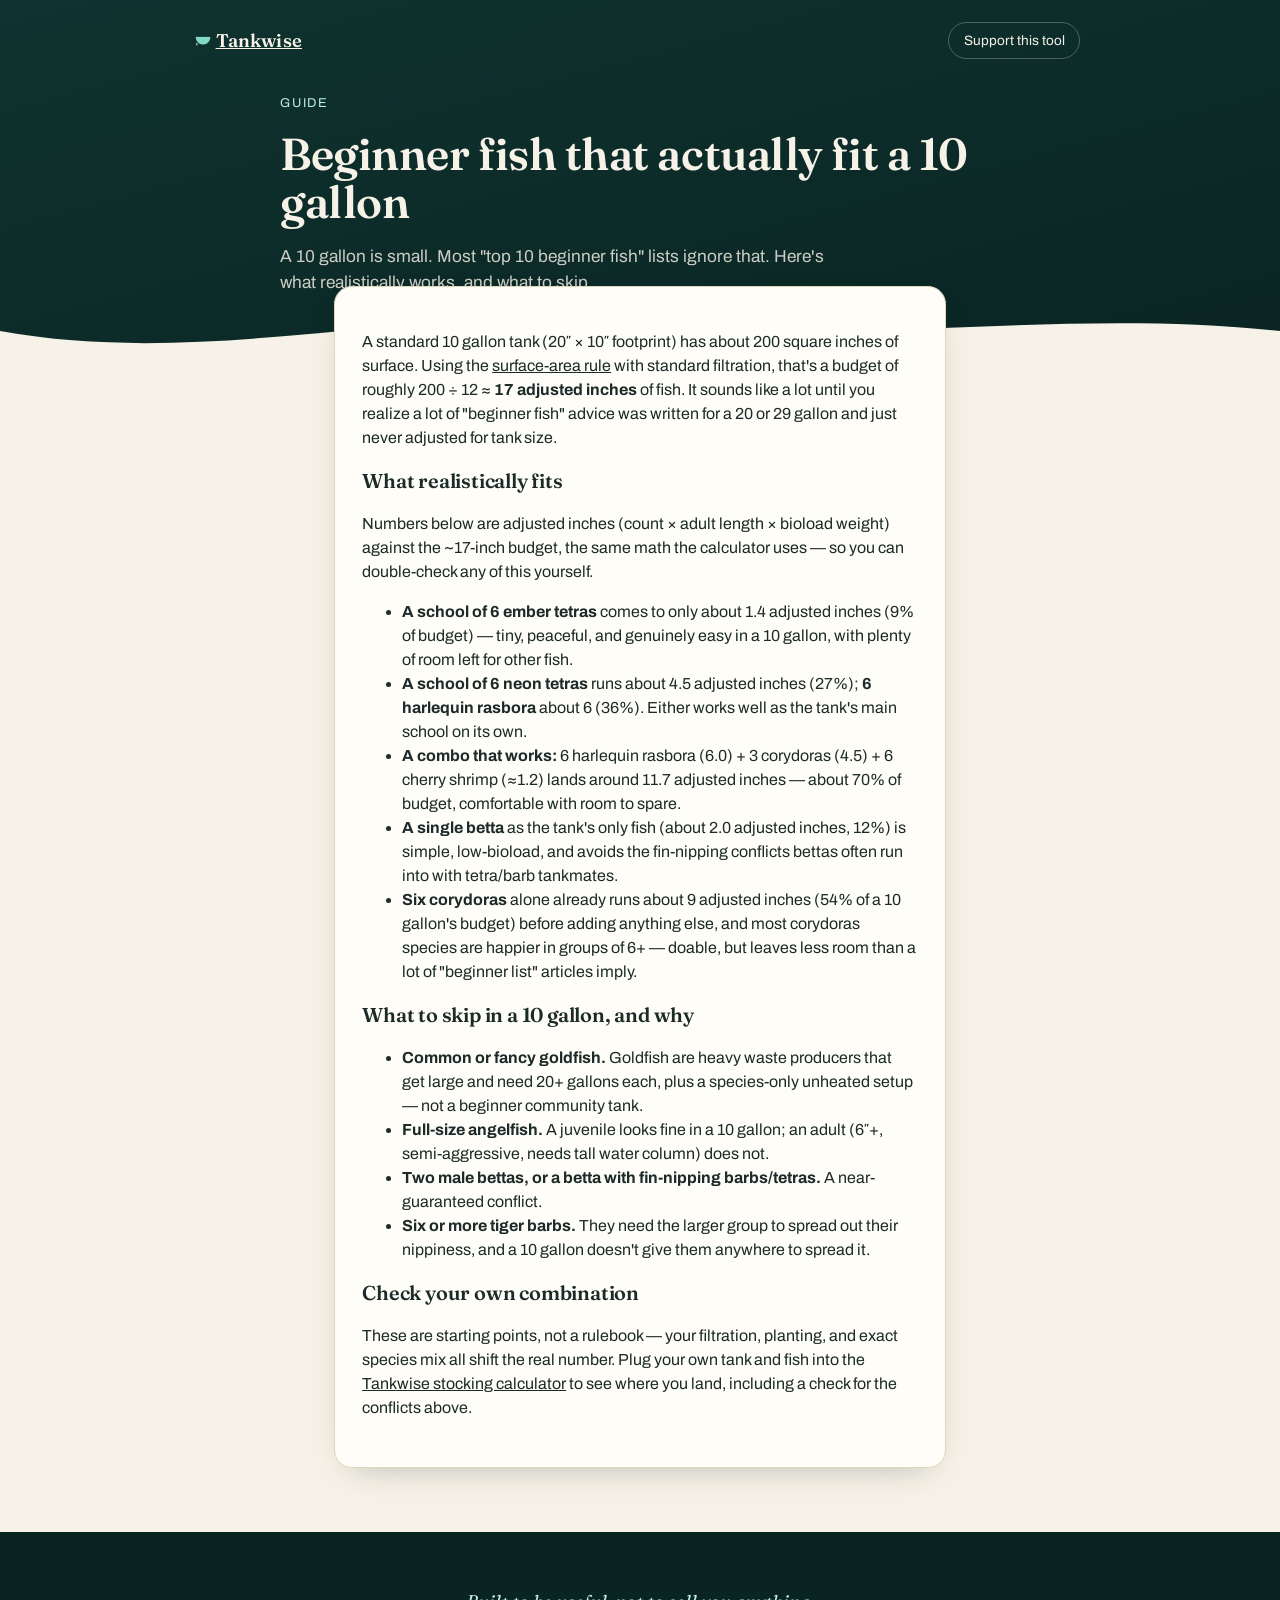
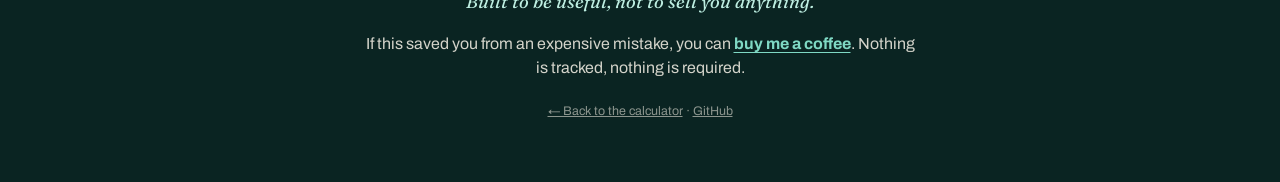
==== guides/beginner-fish-for-a-10-gallon-tank.html @ aaf268be "Add SEO content: FAQ, two guide pages, OG image - FAQ section on the homepage with FAQPage schema (5" ====
<!doctype html>
<html lang="en">
<head>
<meta charset="UTF-8" />
<meta name="viewport" content="width=device-width, initial-scale=1" />
<title>Best Beginner Fish for a 10 Gallon Tank — Tankwise</title>
<meta name="description" content="A short, honest list of beginner-friendly freshwater fish that actually fit a 10 gallon tank, with real stocking numbers instead of guesswork." />
<link rel="canonical" href="https://koberheim.github.io/guides/beginner-fish-for-a-10-gallon-tank.html" />

<meta property="og:type" content="article" />
<meta property="og:title" content="Best Beginner Fish for a 10 Gallon Tank" />
<meta property="og:description" content="A short, honest list of beginner-friendly freshwater fish that actually fit a 10 gallon tank." />
<meta property="og:url" content="https://koberheim.github.io/guides/beginner-fish-for-a-10-gallon-tank.html" />
<meta property="og:image" content="https://koberheim.github.io/og-image.png" />
<meta name="twitter:card" content="summary_large_image" />

<link rel="icon" href="data:image/svg+xml,%3Csvg xmlns='http://www.w3.org/2000/svg' viewBox='0 0 64 64'%3E%3Crect width='64' height='64' rx='14' fill='%230f3330'/%3E%3Cpath d='M10 34c8-14 24-16 34-6-4 10-16 16-26 12-3 4-6 4-8 2 2-3 2-5 0-8z' fill='%2377d9c4'/%3E%3Ccircle cx='40' cy='27' r='2.4' fill='%230f3330'/%3E%3C/svg%3E" />

<link rel="preconnect" href="https://fonts.googleapis.com" />
<link rel="preconnect" href="https://fonts.gstatic.com" crossorigin />
<link href="https://fonts.googleapis.com/css2?family=Fraunces:ital,opsz,wght@0,9..144,400;0,9..144,600;1,9..144,500&family=Archivo:wght@400;500;600;700&display=swap" rel="stylesheet" />
<link rel="stylesheet" href="../style.css" />

<script type="application/ld+json">
{
  "@context": "https://schema.org",
  "@type": "Article",
  "headline": "Best Beginner Fish for a 10 Gallon Tank",
  "description": "A short, honest list of beginner-friendly freshwater fish that actually fit a 10 gallon tank.",
  "mainEntityOfPage": "https://koberheim.github.io/guides/beginner-fish-for-a-10-gallon-tank.html"
}
</script>
</head>
<body>

<div class="bubbles" aria-hidden="true">
  <span></span><span></span><span></span><span></span><span></span><span></span><span></span>
</div>

<header class="hero" style="padding-bottom: 3.5rem;">
  <nav class="topbar">
    <a class="brand" href="../index.html"><span class="brand-mark">◗</span> Tankwise</a>
    <a class="tip-link" href="../index.html#support">Support this tool</a>
  </nav>
  <div class="hero-copy" style="margin-top: 2.2rem;">
    <p class="eyebrow">Guide</p>
    <h1 style="font-size: clamp(1.9rem, 4.2vw, 2.8rem);">Beginner fish that actually fit a 10 gallon</h1>
    <p class="lede">A 10 gallon is small. Most "top 10 beginner fish" lists ignore that. Here's what realistically works, and what to skip.</p>
  </div>
  <svg class="wave" viewBox="0 0 1440 90" preserveAspectRatio="none" aria-hidden="true">
    <path d="M0,40 C240,90 480,0 720,30 C960,60 1200,10 1440,40 L1440,90 L0,90 Z"></path>
  </svg>
</header>

<main>
  <article class="panel" style="max-width: 68ch; margin: -2.6rem auto 0;">
    <p>
      A standard 10 gallon tank (20&Prime; &times; 10&Prime; footprint) has
      about 200 square inches of surface. Using the
      <a href="surface-area-rule.html">surface-area rule</a> with standard
      filtration, that's a budget of roughly 200 &divide; 12 &asymp;
      <strong>17 adjusted inches</strong> of fish. It sounds like a lot until
      you realize a lot of "beginner fish" advice was written for a 20 or 29
      gallon and just never adjusted for tank size.
    </p>

    <h2>What realistically fits</h2>
    <p>
      Numbers below are adjusted inches (count &times; adult length &times;
      bioload weight) against the ~17-inch budget, the same math the
      calculator uses &mdash; so you can double-check any of this yourself.
    </p>
    <ul>
      <li>
        <strong>A school of 6 ember tetras</strong> comes to only about 1.4
        adjusted inches (9% of budget) &mdash; tiny, peaceful, and genuinely
        easy in a 10 gallon, with plenty of room left for other fish.
      </li>
      <li>
        <strong>A school of 6 neon tetras</strong> runs about 4.5 adjusted
        inches (27%); <strong>6 harlequin rasbora</strong> about 6 (36%).
        Either works well as the tank's main school on its own.
      </li>
      <li>
        <strong>A combo that works:</strong> 6 harlequin rasbora (6.0) + 3
        corydoras (4.5) + 6 cherry shrimp (&asymp;1.2) lands around 11.7
        adjusted inches &mdash; about 70% of budget, comfortable with room to
        spare.
      </li>
      <li>
        <strong>A single betta</strong> as the tank's only fish (about 2.0
        adjusted inches, 12%) is simple, low-bioload, and avoids the
        fin-nipping conflicts bettas often run into with tetra/barb tankmates.
      </li>
      <li>
        <strong>Six corydoras</strong> alone already runs about 9 adjusted
        inches (54% of a 10 gallon's budget) before adding anything else, and
        most corydoras species are happier in groups of 6+ &mdash; doable, but
        leaves less room than a lot of "beginner list" articles imply.
      </li>
    </ul>

    <h2>What to skip in a 10 gallon, and why</h2>
    <ul>
      <li>
        <strong>Common or fancy goldfish.</strong> Goldfish are heavy waste
        producers that get large and need 20+ gallons each, plus a
        species-only unheated setup &mdash; not a beginner community tank.
      </li>
      <li>
        <strong>Full-size angelfish.</strong> A juvenile looks fine in a 10
        gallon; an adult (6&Prime;+, semi-aggressive, needs tall water column)
        does not.
      </li>
      <li>
        <strong>Two male bettas, or a betta with fin-nipping barbs/tetras.</strong>
        A near-guaranteed conflict.
      </li>
      <li>
        <strong>Six or more tiger barbs.</strong> They need the larger group
        to spread out their nippiness, and a 10 gallon doesn't give them
        anywhere to spread it.
      </li>
    </ul>

    <h2>Check your own combination</h2>
    <p>
      These are starting points, not a rulebook &mdash; your filtration,
      planting, and exact species mix all shift the real number. Plug your
      own tank and fish into the
      <a href="../index.html">Tankwise stocking calculator</a> to see where
      you land, including a check for the conflicts above.
    </p>
  </article>
</main>

<footer id="support" class="site-footer">
  <div class="footer-inner">
    <p class="footer-tagline">Built to be useful, not to sell you anything.</p>
    <p>
      If this saved you from an expensive mistake, you can
      <a href="https://ko-fi.com/kober" class="kofi-button" target="_blank" rel="noopener">buy me a coffee</a>.
      Nothing is tracked, nothing is required.
    </p>
    <p class="footer-fine">
      <a href="../index.html">&larr; Back to the calculator</a> ·
      <a href="https://github.com/koberheim/koberheim.github.io" target="_blank" rel="noopener">GitHub</a>
    </p>
  </div>
</footer>

</body>
</html>
---- style.css ----
:root {
  --ink: #0f3330;
  --ink-deep: #0a2422;
  --seafoam: #7fd9c4;
  --seafoam-soft: #bdeee1;
  --sand: #f7f2e7;
  --sand-dim: #efe8d8;
  --paper: #fffdf8;
  --coral: #e2764f;
  --amber: #d99a3d;
  --good: #2f8f6f;
  --warn: #c98a2e;
  --bad: #c25b3f;
  --text: #1c2b29;
  --text-soft: #4d5c59;
  --border: #dfd6bf;
  --radius: 18px;
  --shadow: 0 12px 34px -18px rgba(10, 36, 34, 0.35);
  --font-display: "Fraunces", "Iowan Old Style", ui-serif, Georgia, serif;
  --font-body: "Archivo", -apple-system, BlinkMacSystemFont, sans-serif;
}

* { box-sizing: border-box; }

html { scroll-behavior: smooth; }

body {
  margin: 0;
  background: var(--sand);
  color: var(--text);
  font-family: var(--font-body);
  line-height: 1.5;
  -webkit-font-smoothing: antialiased;
}

a { color: inherit; }

h1, h2, h3 { font-family: var(--font-display); margin: 0 0 0.4em; letter-spacing: -0.01em; }

/* ---------- floating bubbles ---------- */
.bubbles {
  position: fixed;
  inset: 0;
  pointer-events: none;
  overflow: hidden;
  z-index: 0;
}
.bubbles span {
  position: absolute;
  bottom: -10%;
  width: var(--s, 10px);
  height: var(--s, 10px);
  border-radius: 50%;
  background: radial-gradient(circle at 30% 30%, rgba(255,255,255,0.55), rgba(127,217,196,0.05));
  animation: rise var(--dur, 18s) linear infinite;
  animation-delay: var(--delay, 0s);
  opacity: 0.5;
}
.bubbles span:nth-child(1){ left:6%;  --s:14px; --dur:16s; --delay:-2s; }
.bubbles span:nth-child(2){ left:18%; --s:8px;  --dur:12s; --delay:-6s; }
.bubbles span:nth-child(3){ left:32%; --s:18px; --dur:22s; --delay:-1s; }
.bubbles span:nth-child(4){ left:48%; --s:10px; --dur:15s; --delay:-9s; }
.bubbles span:nth-child(5){ left:63%; --s:13px; --dur:19s; --delay:-4s; }
.bubbles span:nth-child(6){ left:79%; --s:9px;  --dur:13s; --delay:-7s; }
.bubbles span:nth-child(7){ left:91%; --s:16px; --dur:21s; --delay:-11s; }

@keyframes rise {
  from { transform: translateY(0) translateX(0); opacity: 0; }
  10% { opacity: 0.55; }
  90% { opacity: 0.35; }
  to { transform: translateY(-115vh) translateX(12px); opacity: 0; }
}

/* ---------- hero ---------- */
.hero {
  position: relative;
  background: linear-gradient(165deg, var(--ink) 0%, var(--ink-deep) 100%);
  color: var(--sand);
  padding: 1.4rem 1.5rem 5.5rem;
  overflow: hidden;
}

.topbar {
  max-width: 880px;
  margin: 0 auto;
  display: flex;
  align-items: center;
  justify-content: space-between;
  position: relative;
  z-index: 2;
}

.brand {
  font-family: var(--font-display);
  font-weight: 600;
  font-size: 1.15rem;
  letter-spacing: 0.01em;
  display: flex;
  align-items: center;
  gap: 0.4rem;
}
.brand-mark { color: var(--seafoam); transform: rotate(90deg); display: inline-block; }

.tip-link {
  font-size: 0.85rem;
  text-decoration: none;
  border: 1px solid rgba(255,255,255,0.25);
  padding: 0.45rem 0.9rem;
  border-radius: 999px;
  transition: background 0.2s, border-color 0.2s;
}
.tip-link:hover { background: rgba(255,255,255,0.08); border-color: rgba(255,255,255,0.5); }

.hero-copy {
  max-width: 720px;
  margin: 3.2rem auto 0;
  position: relative;
  z-index: 2;
}

.eyebrow {
  font-size: 0.8rem;
  text-transform: uppercase;
  letter-spacing: 0.14em;
  color: var(--seafoam-soft);
  margin: 0 0 1rem;
}

.hero h1 {
  font-size: clamp(2.1rem, 5vw, 3.4rem);
  font-weight: 600;
  line-height: 1.08;
}
.hero h1 .accent { font-style: italic; font-weight: 500; color: var(--seafoam); }

.lede {
  font-size: 1.08rem;
  color: rgba(247, 242, 231, 0.82);
  max-width: 56ch;
  margin-top: 1.1rem;
}

.wave {
  position: absolute;
  left: 0; right: 0; bottom: -1px;
  width: 100%;
  height: 70px;
  z-index: 1;
}
.wave path { fill: var(--sand); }

/* ---------- layout ---------- */
main {
  max-width: 880px;
  margin: -2.6rem auto 0;
  padding: 0 1.5rem 4rem;
  position: relative;
  z-index: 2;
  display: grid;
  gap: 1.4rem;
}

.panel {
  background: var(--paper);
  border: 1px solid var(--border);
  border-radius: var(--radius);
  padding: 1.7rem 1.7rem 1.9rem;
  box-shadow: var(--shadow);
}

.panel h2 {
  font-size: 1.25rem;
  font-weight: 600;
}

/* ---------- tank form ---------- */
.field-row {
  display: grid;
  grid-template-columns: repeat(auto-fit, minmax(160px, 1fr));
  gap: 1rem;
  margin-bottom: 0.9rem;
}

.field label {
  display: block;
  font-size: 0.82rem;
  font-weight: 600;
  color: var(--text-soft);
  margin-bottom: 0.35rem;
}

.field select,
.field input[type="number"],
.field input[type="search"] {
  width: 100%;
  font-family: var(--font-body);
  font-size: 0.98rem;
  padding: 0.6rem 0.7rem;
  border: 1px solid var(--border);
  border-radius: 10px;
  background: var(--sand-dim);
  color: var(--text);
}
.field select:focus,
.field input:focus {
  outline: 2px solid var(--seafoam);
  outline-offset: 1px;
}
.field input:disabled { opacity: 0.6; }

.checkbox-field label {
  display: flex;
  align-items: center;
  gap: 0.5rem;
  font-weight: 500;
  color: var(--text);
  margin-top: 1.6rem;
}
.checkbox-field input { width: 17px; height: 17px; }
.hint { color: var(--text-soft); font-weight: 400; }

.footnote {
  font-size: 0.86rem;
  color: var(--text-soft);
  margin: 0.6rem 0 0;
  border-top: 1px dashed var(--border);
  padding-top: 0.9rem;
}

/* ---------- gauge ---------- */
.gauge-wrap { margin: 0.6rem 0 1rem; }
.gauge {
  position: relative;
  height: 20px;
  border-radius: 999px;
  background: var(--sand-dim);
  border: 1px solid var(--border);
  overflow: hidden;
}
.gauge-fill {
  height: 100%;
  width: 0%;
  background: linear-gradient(90deg, var(--good), var(--good));
  transition: width 0.35s ease, background 0.35s ease;
  border-radius: 999px 0 0 999px;
}
.gauge-marker {
  position: absolute;
  top: -3px;
  width: 2px;
  height: 26px;
  background: var(--text);
  opacity: 0.35;
}
.gauge-labels {
  display: flex;
  justify-content: space-between;
  font-size: 0.75rem;
  color: var(--text-soft);
  margin-top: 0.4rem;
}
#gauge-pct { font-weight: 700; color: var(--text); }

.status-line {
  font-size: 1.02rem;
  font-weight: 600;
  margin: 0.6rem 0 0;
}
.status-line.good { color: var(--good); }
.status-line.warn { color: var(--warn); }
.status-line.bad { color: var(--bad); }

.warnings {
  margin-top: 0.8rem;
  display: grid;
  gap: 0.5rem;
}
.warning-item {
  font-size: 0.88rem;
  background: #fbeee3;
  border: 1px solid #f0d3ba;
  color: #7a3f1c;
  padding: 0.55rem 0.8rem;
  border-radius: 10px;
}

/* ---------- species grid ---------- */
.species-head {
  display: flex;
  flex-wrap: wrap;
  gap: 0.8rem;
  align-items: center;
  justify-content: space-between;
  margin-bottom: 1rem;
}
.species-head input[type="search"] {
  max-width: 220px;
}

.species-grid {
  display: grid;
  grid-template-columns: repeat(auto-fill, minmax(230px, 1fr));
  gap: 0.7rem;
}

.species-card {
  border: 1px solid var(--border);
  border-radius: 12px;
  padding: 0.75rem 0.85rem;
  background: var(--sand);
  display: flex;
  flex-direction: column;
  gap: 0.35rem;
}

.species-card .row1 {
  display: flex;
  justify-content: space-between;
  align-items: baseline;
  gap: 0.5rem;
}

.species-card .name {
  font-weight: 600;
  font-size: 0.95rem;
}

.species-card .meta {
  font-size: 0.76rem;
  color: var(--text-soft);
}

.species-card .tags {
  display: flex;
  flex-wrap: wrap;
  gap: 0.3rem;
}
.tag {
  font-size: 0.68rem;
  padding: 0.12rem 0.45rem;
  border-radius: 999px;
  background: var(--seafoam-soft);
  color: #0e4638;
  font-weight: 600;
}
.tag.alert { background: #f6d9c9; color: #8a3d16; }

.stepper {
  display: flex;
  align-items: center;
  justify-content: space-between;
  margin-top: 0.2rem;
}
.stepper button {
  width: 30px; height: 30px;
  border-radius: 8px;
  border: 1px solid var(--border);
  background: var(--paper);
  font-size: 1rem;
  cursor: pointer;
  line-height: 1;
}
.stepper button:hover { background: var(--seafoam-soft); }
.stepper .count { font-weight: 700; min-width: 2ch; text-align: center; }

.species-card.active {
  border-color: var(--seafoam);
  background: var(--seafoam-soft);
}

/* ---------- method panel ---------- */
.method-panel p { color: var(--text-soft); font-size: 0.92rem; }
.method-panel strong { color: var(--text); }

/* ---------- FAQ ---------- */
.faq-item {
  padding: 0.9rem 0;
  border-top: 1px dashed var(--border);
}
.faq-item:first-of-type { border-top: none; padding-top: 0.2rem; }
.faq-item h3 {
  font-family: var(--font-body);
  font-size: 1rem;
  font-weight: 700;
  margin-bottom: 0.35rem;
}
.faq-item p {
  color: var(--text-soft);
  font-size: 0.92rem;
  margin: 0;
}
.faq-item a { color: var(--good); text-decoration: underline; text-underline-offset: 2px; }

/* ---------- footer ---------- */
.site-footer {
  background: var(--ink-deep);
  color: rgba(247,242,231,0.85);
  padding: 2.4rem 1.5rem 3rem;
  text-align: center;
}
.footer-inner { max-width: 560px; margin: 0 auto; }
.footer-tagline {
  font-family: var(--font-display);
  font-style: italic;
  font-size: 1.15rem;
  color: var(--seafoam-soft);
  margin-bottom: 0.6rem;
}
.kofi-button {
  color: var(--seafoam);
  font-weight: 700;
  text-decoration: underline;
  text-underline-offset: 3px;
}
.footer-fine {
  font-size: 0.78rem;
  color: rgba(247,242,231,0.55);
  margin-top: 1.4rem;
}
.footer-fine a { text-decoration: underline; }

@media (max-width: 560px) {
  .hero { padding: 1.2rem 1.1rem 4.8rem; }
  .panel { padding: 1.3rem 1.15rem 1.5rem; }
  main { padding: 0 1.1rem 3rem; }
}
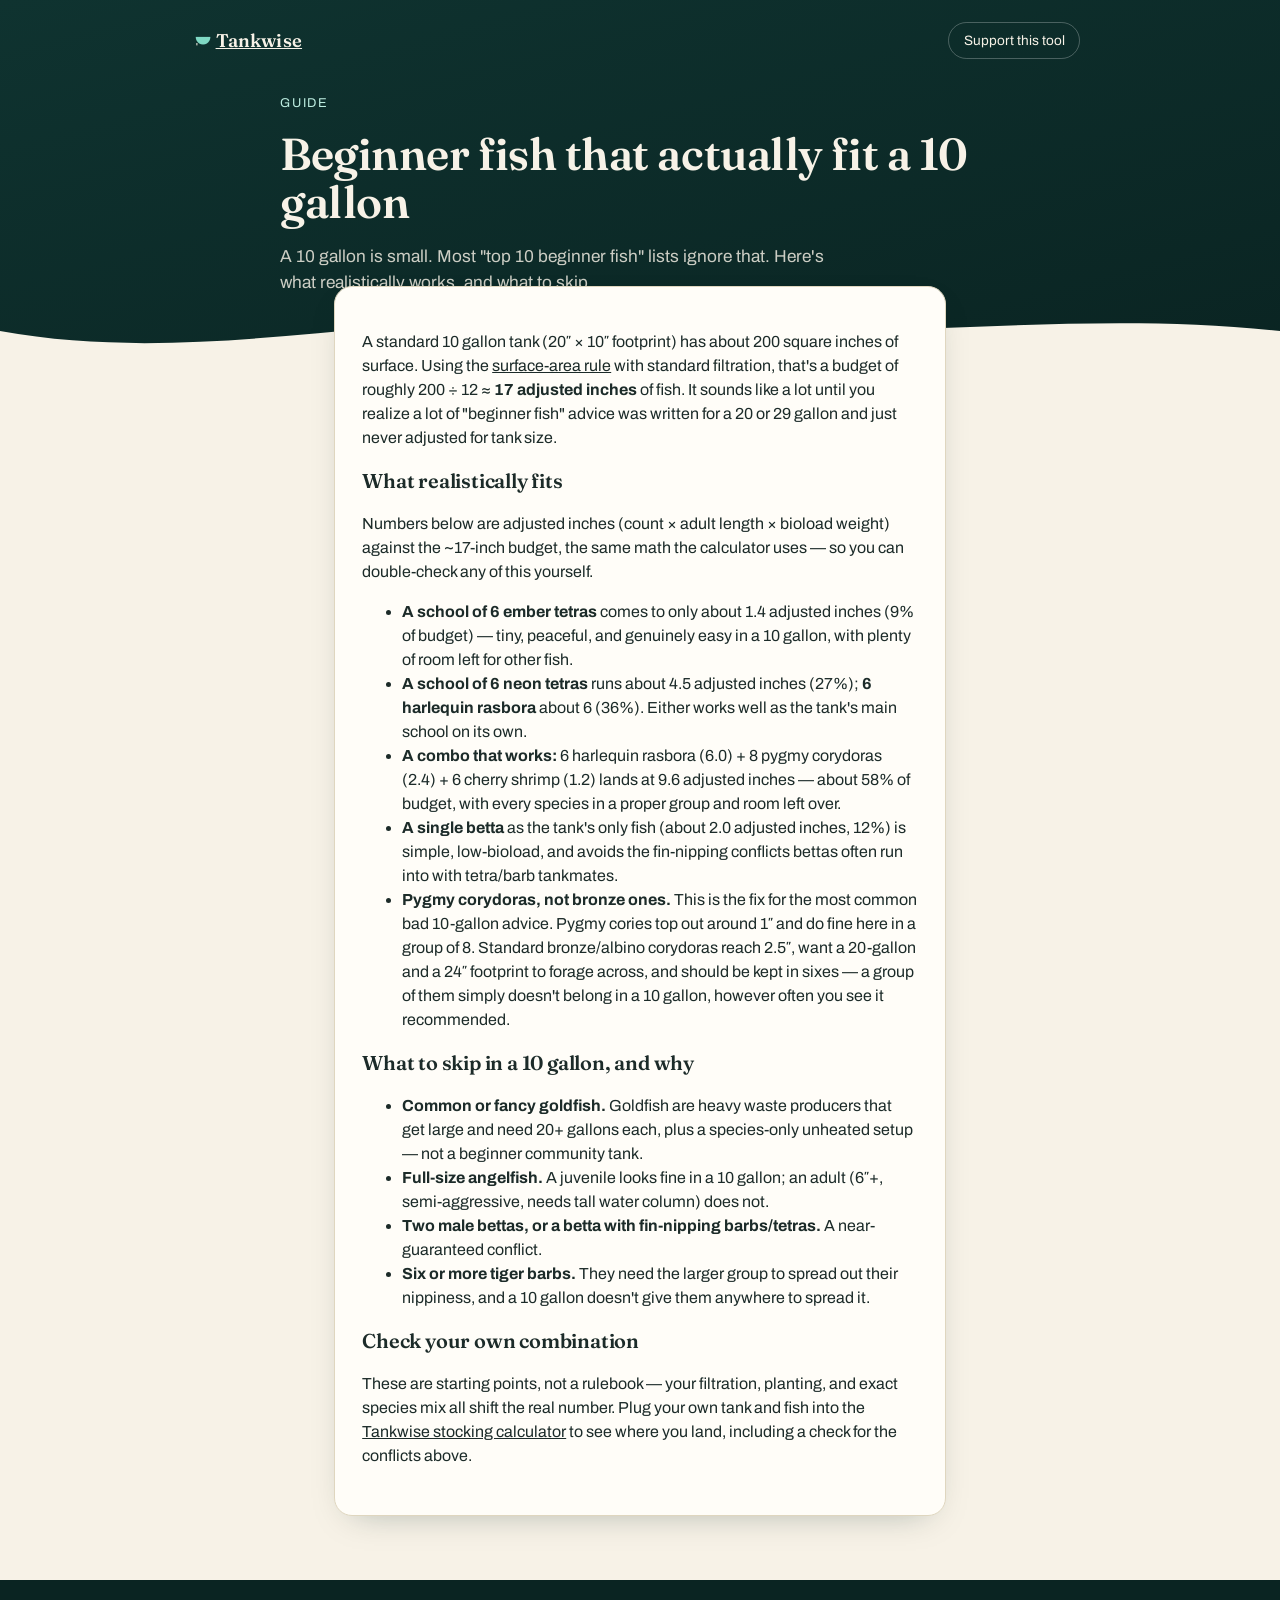
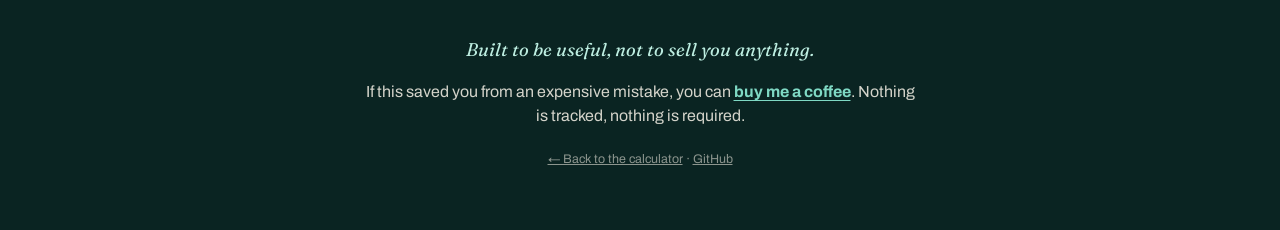
==== commit d4ebdb98: "Expert accuracy audit: fix volume bug, add safety checks, 27->70 species Reviewed the calculator as " ====
--- a/guides/beginner-fish-for-a-10-gallon-tank.html
+++ b/guides/beginner-fish-for-a-10-gallon-tank.html
@@ -82,10 +82,10 @@
         Either works well as the tank's main school on its own.
       </li>
       <li>
-        <strong>A combo that works:</strong> 6 harlequin rasbora (6.0) + 3
-        corydoras (4.5) + 6 cherry shrimp (&asymp;1.2) lands around 11.7
-        adjusted inches &mdash; about 70% of budget, comfortable with room to
-        spare.
+        <strong>A combo that works:</strong> 6 harlequin rasbora (6.0) + 8
+        pygmy corydoras (2.4) + 6 cherry shrimp (1.2) lands at 9.6 adjusted
+        inches &mdash; about 58% of budget, with every species in a proper
+        group and room left over.
       </li>
       <li>
         <strong>A single betta</strong> as the tank's only fish (about 2.0
@@ -93,10 +93,12 @@
         fin-nipping conflicts bettas often run into with tetra/barb tankmates.
       </li>
       <li>
-        <strong>Six corydoras</strong> alone already runs about 9 adjusted
-        inches (54% of a 10 gallon's budget) before adding anything else, and
-        most corydoras species are happier in groups of 6+ &mdash; doable, but
-        leaves less room than a lot of "beginner list" articles imply.
+        <strong>Pygmy corydoras, not bronze ones.</strong> This is the fix for
+        the most common bad 10-gallon advice. Pygmy cories top out around 1&Prime;
+        and do fine here in a group of 8. Standard bronze/albino corydoras
+        reach 2.5&Prime;, want a 20-gallon and a 24&Prime; footprint to forage
+        across, and should be kept in sixes &mdash; a group of them simply
+        doesn't belong in a 10 gallon, however often you see it recommended.
       </li>
     </ul>
 
--- a/style.css
+++ b/style.css
@@ -277,11 +277,181 @@
 }
 .warning-item {
   font-size: 0.88rem;
-  background: #fbeee3;
-  border: 1px solid #f0d3ba;
-  color: #7a3f1c;
   padding: 0.55rem 0.8rem;
   border-radius: 10px;
+  border-left-width: 4px;
+  border-left-style: solid;
+}
+.warning-item.danger {
+  background: #fbe6df;
+  border: 1px solid #eebfae;
+  border-left: 4px solid var(--bad);
+  color: #7d3018;
+}
+.warning-item.caution {
+  background: #fbf1e0;
+  border: 1px solid #f0dcb6;
+  border-left: 4px solid var(--warn);
+  color: #7a5618;
+}
+
+/* ---------- stocking summary ---------- */
+.summary-head {
+  display: flex;
+  align-items: center;
+  justify-content: space-between;
+  gap: 0.7rem;
+  flex-wrap: wrap;
+  margin-top: 1.5rem;
+  padding-top: 1.1rem;
+  border-top: 1px dashed var(--border);
+}
+.summary-head h3 {
+  font-family: var(--font-body);
+  font-size: 0.95rem;
+  font-weight: 700;
+  margin: 0;
+}
+.summary-actions { display: flex; gap: 0.4rem; }
+
+.mini-btn {
+  font-family: var(--font-body);
+  font-size: 0.78rem;
+  font-weight: 600;
+  padding: 0.35rem 0.7rem;
+  border-radius: 999px;
+  border: 1px solid var(--border);
+  background: var(--seafoam-soft);
+  color: #0e4638;
+  cursor: pointer;
+  transition: background 0.15s, border-color 0.15s;
+}
+.mini-btn:hover { background: var(--seafoam); }
+.mini-btn.ghost { background: var(--sand-dim); color: var(--text-soft); }
+.mini-btn.ghost:hover { background: var(--border); }
+
+.summary { margin-top: 0.7rem; }
+.summary-list {
+  list-style: none;
+  margin: 0;
+  padding: 0;
+  display: grid;
+  gap: 0.28rem;
+}
+.summary-list li {
+  display: flex;
+  align-items: center;
+  gap: 0.45rem;
+  font-size: 0.9rem;
+  padding: 0.3rem 0.5rem;
+  background: var(--sand-dim);
+  border-radius: 8px;
+}
+.summary-list .qty { font-weight: 700; color: var(--good); }
+.summary-list .rm {
+  margin-left: auto;
+  border: none;
+  background: none;
+  color: var(--text-soft);
+  font-size: 1.05rem;
+  line-height: 1;
+  cursor: pointer;
+  padding: 0 0.2rem;
+}
+.summary-list .rm:hover { color: var(--bad); }
+.summary-total {
+  font-size: 0.82rem;
+  color: var(--text-soft);
+  margin: 0.6rem 0 0;
+}
+.empty-note {
+  font-size: 0.87rem;
+  color: var(--text-soft);
+  margin: 0;
+}
+
+/* ---------- sticky status bar ---------- */
+.sticky-status {
+  position: fixed;
+  left: 50%;
+  bottom: 1rem;
+  transform: translate(-50%, 150%);
+  z-index: 50;
+  display: flex;
+  align-items: center;
+  gap: 0.7rem;
+  max-width: min(560px, calc(100vw - 1.6rem));
+  padding: 0.6rem 0.9rem;
+  border-radius: 999px;
+  background: var(--ink);
+  color: var(--sand);
+  box-shadow: 0 10px 30px -10px rgba(10, 36, 34, 0.55);
+  transition: transform 0.28s cubic-bezier(0.22, 1, 0.36, 1), opacity 0.2s;
+  opacity: 0;
+  pointer-events: none;
+}
+.sticky-status.show {
+  transform: translate(-50%, 0);
+  opacity: 1;
+  pointer-events: auto;
+}
+.sticky-pct {
+  font-family: var(--font-display);
+  font-weight: 600;
+  font-size: 1.05rem;
+  color: var(--seafoam);
+  flex-shrink: 0;
+}
+.sticky-pct.warn { color: #f0c163; }
+.sticky-pct.bad { color: #f09b7f; }
+.sticky-text {
+  font-size: 0.82rem;
+  color: rgba(247, 242, 231, 0.85);
+  overflow: hidden;
+  text-overflow: ellipsis;
+  white-space: nowrap;
+}
+.sticky-jump {
+  margin-left: auto;
+  flex-shrink: 0;
+  font-size: 0.76rem;
+  font-weight: 600;
+  text-decoration: none;
+  color: var(--ink);
+  background: var(--seafoam);
+  padding: 0.3rem 0.65rem;
+  border-radius: 999px;
+}
+.sticky-jump:hover { background: var(--seafoam-soft); }
+
+@media (prefers-reduced-motion: reduce) {
+  .sticky-status { transition: opacity 0.2s; }
+}
+
+/* ---------- category chips ---------- */
+.chips {
+  display: flex;
+  flex-wrap: wrap;
+  gap: 0.35rem;
+  margin-bottom: 1rem;
+}
+.chip {
+  font-family: var(--font-body);
+  font-size: 0.78rem;
+  font-weight: 600;
+  padding: 0.32rem 0.72rem;
+  border-radius: 999px;
+  border: 1px solid var(--border);
+  background: var(--paper);
+  color: var(--text-soft);
+  cursor: pointer;
+  transition: background 0.15s, color 0.15s, border-color 0.15s;
+}
+.chip:hover { background: var(--sand-dim); }
+.chip.on {
+  background: var(--ink);
+  border-color: var(--ink);
+  color: var(--sand);
 }
 
 /* ---------- species grid ---------- */
@@ -328,6 +498,13 @@
 .species-card .meta {
   font-size: 0.76rem;
   color: var(--text-soft);
+  white-space: nowrap;
+}
+
+.species-card .specs {
+  font-size: 0.73rem;
+  color: var(--text-soft);
+  letter-spacing: 0.01em;
 }
 
 .species-card .tags {
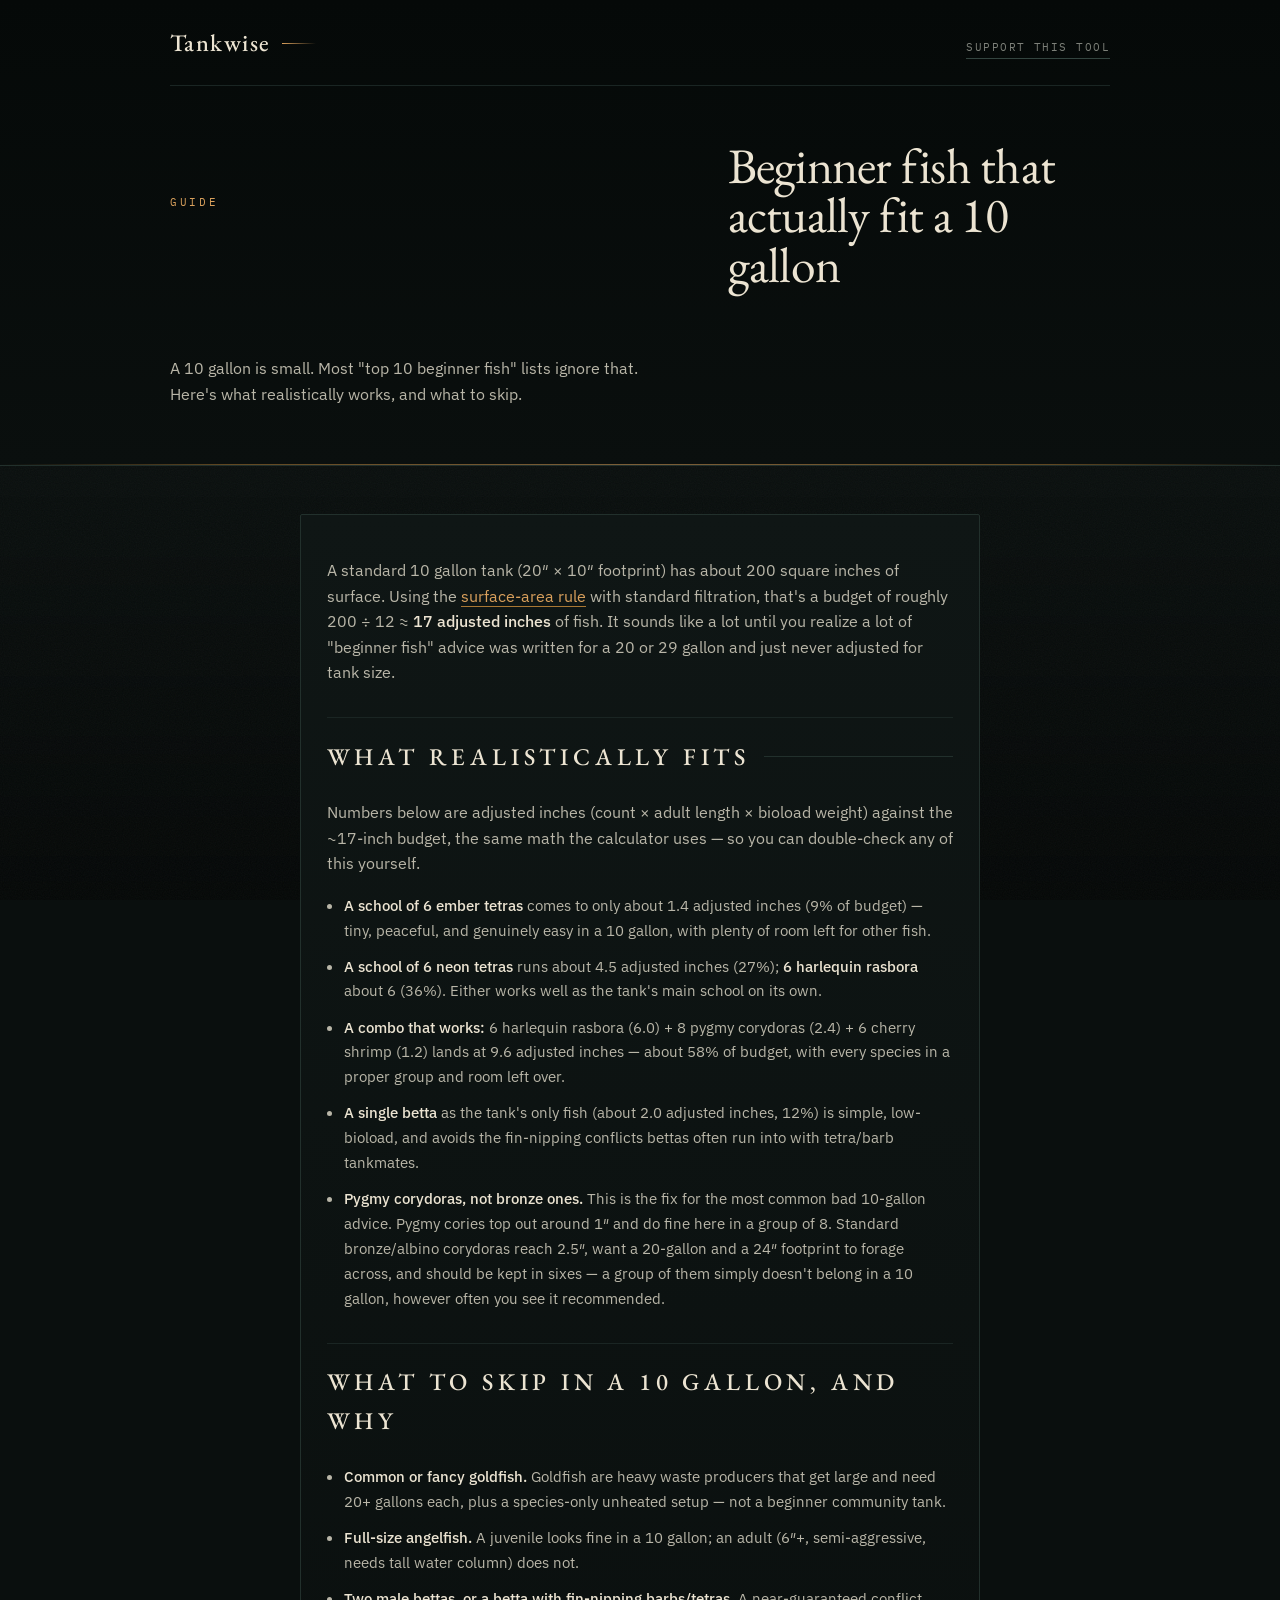
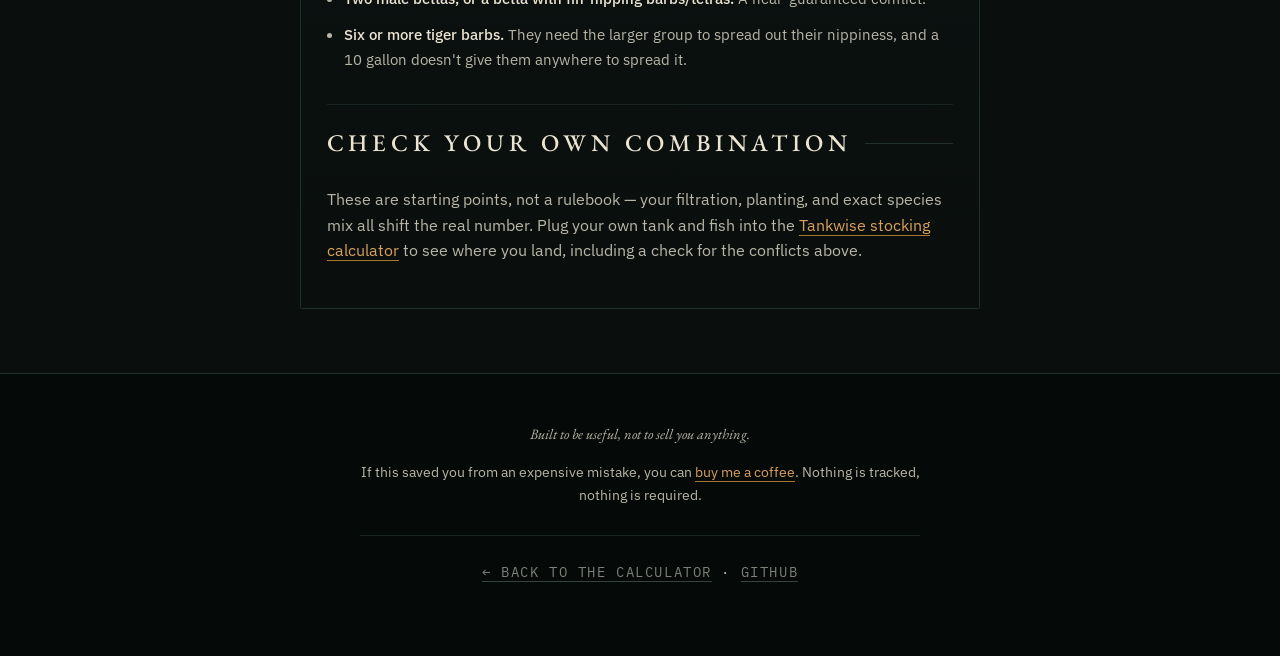
==== commit a9262229: "Redesign: blackwater biotope / ichthyological monograph Replaces the cream-and-rounded-cards look wi" ====
--- a/guides/beginner-fish-for-a-10-gallon-tank.html
+++ b/guides/beginner-fish-for-a-10-gallon-tank.html
@@ -14,12 +14,12 @@
 <meta property="og:image" content="https://koberheim.github.io/og-image.png" />
 <meta name="twitter:card" content="summary_large_image" />
 
-<link rel="icon" href="data:image/svg+xml,%3Csvg xmlns='http://www.w3.org/2000/svg' viewBox='0 0 64 64'%3E%3Crect width='64' height='64' rx='14' fill='%230f3330'/%3E%3Cpath d='M10 34c8-14 24-16 34-6-4 10-16 16-26 12-3 4-6 4-8 2 2-3 2-5 0-8z' fill='%2377d9c4'/%3E%3Ccircle cx='40' cy='27' r='2.4' fill='%230f3330'/%3E%3C/svg%3E" />
+<link rel="icon" href="data:image/svg+xml,%3Csvg xmlns='http://www.w3.org/2000/svg' viewBox='0 0 64 64'%3E%3Crect width='64' height='64' fill='%230a0f0e'/%3E%3Cpath d='M8 33c8-13 25-15 34-6-4 10-17 15-26 11-3 4-6 4-8 2 2-3 2-5 0-7z' fill='%23d9a05c'/%3E%3Ccircle cx='38' cy='27' r='2.2' fill='%230a0f0e'/%3E%3Cpath d='M42 27l12-7v14z' fill='%23a97733'/%3E%3C/svg%3E" />
 
 <link rel="preconnect" href="https://fonts.googleapis.com" />
 <link rel="preconnect" href="https://fonts.gstatic.com" crossorigin />
-<link href="https://fonts.googleapis.com/css2?family=Fraunces:ital,opsz,wght@0,9..144,400;0,9..144,600;1,9..144,500&family=Archivo:wght@400;500;600;700&display=swap" rel="stylesheet" />
-<link rel="stylesheet" href="../style.css" />
+<link href="https://fonts.googleapis.com/css2?family=EB+Garamond:ital,wght@0,400;0,500;0,600;1,400;1,500&family=IBM+Plex+Mono:wght@400;500;600&family=IBM+Plex+Sans:wght@400;500;600&display=swap" rel="stylesheet" />
+<link rel="stylesheet" href="../style.css?v=4" />
 
 <script type="application/ld+json">
 {
@@ -37,23 +37,20 @@
   <span></span><span></span><span></span><span></span><span></span><span></span><span></span>
 </div>
 
-<header class="hero" style="padding-bottom: 3.5rem;">
+<header class="hero">
   <nav class="topbar">
-    <a class="brand" href="../index.html"><span class="brand-mark">◗</span> Tankwise</a>
+    <a class="brand" href="../index.html">Tankwise<span class="brand-rule"></span></a>
     <a class="tip-link" href="../index.html#support">Support this tool</a>
   </nav>
-  <div class="hero-copy" style="margin-top: 2.2rem;">
+  <div class="hero-copy">
     <p class="eyebrow">Guide</p>
-    <h1 style="font-size: clamp(1.9rem, 4.2vw, 2.8rem);">Beginner fish that actually fit a 10 gallon</h1>
+    <h1 class="guide-title">Beginner fish that actually fit a 10 gallon</h1>
     <p class="lede">A 10 gallon is small. Most "top 10 beginner fish" lists ignore that. Here's what realistically works, and what to skip.</p>
   </div>
-  <svg class="wave" viewBox="0 0 1440 90" preserveAspectRatio="none" aria-hidden="true">
-    <path d="M0,40 C240,90 480,0 720,30 C960,60 1200,10 1440,40 L1440,90 L0,90 Z"></path>
-  </svg>
 </header>
 
 <main>
-  <article class="panel" style="max-width: 68ch; margin: -2.6rem auto 0;">
+  <article class="panel">
     <p>
       A standard 10 gallon tank (20&Prime; &times; 10&Prime; footprint) has
       about 200 square inches of surface. Using the
--- a/style.css
+++ b/style.css
@@ -1,43 +1,91 @@
+/* ===========================================================================
+   Tankwise — blackwater biotope / ichthyological monograph
+   ---------------------------------------------------------------------------
+   Palette is drawn from a tannin-stained blackwater aquarium: near-black
+   water with a warm amber cast, bone-white specimen labels, and a single
+   luminous amber accent. Typography is set like a scientific plate —
+   EB Garamond for the register, IBM Plex Mono for every measured quantity.
+   =========================================================================== */
+
 :root {
-  --ink: #0f3330;
-  --ink-deep: #0a2422;
-  --seafoam: #7fd9c4;
-  --seafoam-soft: #bdeee1;
-  --sand: #f7f2e7;
-  --sand-dim: #efe8d8;
-  --paper: #fffdf8;
-  --coral: #e2764f;
-  --amber: #d99a3d;
-  --good: #2f8f6f;
-  --warn: #c98a2e;
-  --bad: #c25b3f;
-  --text: #1c2b29;
-  --text-soft: #4d5c59;
-  --border: #dfd6bf;
-  --radius: 18px;
-  --shadow: 0 12px 34px -18px rgba(10, 36, 34, 0.35);
-  --font-display: "Fraunces", "Iowan Old Style", ui-serif, Georgia, serif;
-  --font-body: "Archivo", -apple-system, BlinkMacSystemFont, sans-serif;
+  /* water column, shallow → deep */
+  --ink-0: #050908;
+  --ink-1: #0a0f0e;
+  --ink-2: #0f1615;
+  --ink-3: #141d1b;
+  --ink-4: #1a2422;
+
+  --line: #22302c;
+  --line-soft: #1a2523;
+  --line-bright: #33443f;
+
+  /* tannin — the amber of blackwater */
+  --tannin: #d9a05c;
+  --tannin-deep: #a97733;
+  --tannin-glow: rgba(217, 160, 92, 0.16);
+
+  --bone: #ece4d2;
+  --text: #b9b6a8;
+  --muted: #7d8079;
+
+  --good: #63b98a;
+  --warn: #d9a05c;
+  --bad: #d9705a;
+
+  --font-display: "EB Garamond", "Iowan Old Style", Georgia, serif;
+  --font-body: "IBM Plex Sans", -apple-system, BlinkMacSystemFont, sans-serif;
+  --font-mono: "IBM Plex Mono", ui-monospace, "SF Mono", Menlo, monospace;
+
+  --rule: 1px solid var(--line);
 }
 
 * { box-sizing: border-box; }
-
 html { scroll-behavior: smooth; }
 
 body {
   margin: 0;
-  background: var(--sand);
+  background: var(--ink-1);
   color: var(--text);
   font-family: var(--font-body);
-  line-height: 1.5;
+  font-size: 16px;
+  line-height: 1.62;
   -webkit-font-smoothing: antialiased;
+  position: relative;
+}
+
+/* Light entering the water column from above, plus a printed-paper tooth. */
+body::before {
+  content: "";
+  position: fixed;
+  inset: 0;
+  pointer-events: none;
+  z-index: 0;
+  background:
+    radial-gradient(120% 70% at 50% -20%, rgba(217, 160, 92, 0.09), transparent 60%),
+    radial-gradient(90% 50% at 15% 0%, rgba(99, 185, 138, 0.05), transparent 55%),
+    linear-gradient(180deg, transparent 55%, rgba(0, 0, 0, 0.45) 100%);
+}
+body::after {
+  content: "";
+  position: fixed;
+  inset: 0;
+  pointer-events: none;
+  z-index: 0;
+  opacity: 0.045;
+  background-image: url("data:image/svg+xml,%3Csvg xmlns='http://www.w3.org/2000/svg' width='140' height='140'%3E%3Cfilter id='n'%3E%3CfeTurbulence type='fractalNoise' baseFrequency='0.85' numOctaves='3'/%3E%3C/filter%3E%3Crect width='140' height='140' filter='url(%23n)'/%3E%3C/svg%3E");
 }
 
 a { color: inherit; }
 
-h1, h2, h3 { font-family: var(--font-display); margin: 0 0 0.4em; letter-spacing: -0.01em; }
-
-/* ---------- floating bubbles ---------- */
+h1, h2, h3 {
+  font-family: var(--font-display);
+  font-weight: 500;
+  color: var(--bone);
+  margin: 0 0 0.5em;
+  letter-spacing: 0.005em;
+}
+
+/* ---------- suspended particulate (marine snow) ---------- */
 .bubbles {
   position: fixed;
   inset: 0;
@@ -47,366 +95,750 @@
 }
 .bubbles span {
   position: absolute;
-  bottom: -10%;
-  width: var(--s, 10px);
-  height: var(--s, 10px);
+  bottom: -6%;
+  width: var(--s, 2px);
+  height: var(--s, 2px);
   border-radius: 50%;
-  background: radial-gradient(circle at 30% 30%, rgba(255,255,255,0.55), rgba(127,217,196,0.05));
-  animation: rise var(--dur, 18s) linear infinite;
+  background: rgba(236, 228, 210, 0.5);
+  animation: drift var(--dur, 34s) linear infinite;
   animation-delay: var(--delay, 0s);
-  opacity: 0.5;
-}
-.bubbles span:nth-child(1){ left:6%;  --s:14px; --dur:16s; --delay:-2s; }
-.bubbles span:nth-child(2){ left:18%; --s:8px;  --dur:12s; --delay:-6s; }
-.bubbles span:nth-child(3){ left:32%; --s:18px; --dur:22s; --delay:-1s; }
-.bubbles span:nth-child(4){ left:48%; --s:10px; --dur:15s; --delay:-9s; }
-.bubbles span:nth-child(5){ left:63%; --s:13px; --dur:19s; --delay:-4s; }
-.bubbles span:nth-child(6){ left:79%; --s:9px;  --dur:13s; --delay:-7s; }
-.bubbles span:nth-child(7){ left:91%; --s:16px; --dur:21s; --delay:-11s; }
-
-@keyframes rise {
-  from { transform: translateY(0) translateX(0); opacity: 0; }
-  10% { opacity: 0.55; }
-  90% { opacity: 0.35; }
-  to { transform: translateY(-115vh) translateX(12px); opacity: 0; }
-}
-
-/* ---------- hero ---------- */
+  opacity: 0;
+}
+.bubbles span:nth-child(1) { left: 8%;  --s: 2px; --dur: 38s; --delay: -3s; }
+.bubbles span:nth-child(2) { left: 21%; --s: 1px; --dur: 30s; --delay: -12s; }
+.bubbles span:nth-child(3) { left: 36%; --s: 3px; --dur: 46s; --delay: -1s; }
+.bubbles span:nth-child(4) { left: 52%; --s: 1px; --dur: 33s; --delay: -20s; }
+.bubbles span:nth-child(5) { left: 67%; --s: 2px; --dur: 41s; --delay: -8s; }
+.bubbles span:nth-child(6) { left: 81%; --s: 1px; --dur: 29s; --delay: -16s; }
+.bubbles span:nth-child(7) { left: 93%; --s: 2px; --dur: 44s; --delay: -25s; }
+
+@keyframes drift {
+  0%   { transform: translate(0, 0); opacity: 0; }
+  12%  { opacity: 0.55; }
+  88%  { opacity: 0.3; }
+  100% { transform: translate(22px, -108vh); opacity: 0; }
+}
+@media (prefers-reduced-motion: reduce) {
+  .bubbles { display: none; }
+}
+
+/* ---------- masthead ---------- */
 .hero {
   position: relative;
-  background: linear-gradient(165deg, var(--ink) 0%, var(--ink-deep) 100%);
-  color: var(--sand);
-  padding: 1.4rem 1.5rem 5.5rem;
+  z-index: 1;
+  background:
+    linear-gradient(180deg, var(--ink-0) 0%, var(--ink-1) 100%);
+  border-bottom: 1px solid var(--line);
+  padding: 1.5rem 1.5rem 0;
   overflow: hidden;
 }
 
+/* the water's surface: a single luminous line */
+.hero::after {
+  content: "";
+  position: absolute;
+  left: 0; right: 0; bottom: 0;
+  height: 1px;
+  background: linear-gradient(90deg,
+    transparent, var(--tannin-deep) 18%, var(--tannin) 50%, var(--tannin-deep) 82%, transparent);
+  opacity: 0.55;
+}
+
 .topbar {
-  max-width: 880px;
+  max-width: 940px;
   margin: 0 auto;
+  display: flex;
+  align-items: baseline;
+  justify-content: space-between;
+  gap: 1rem;
+  padding-bottom: 1.4rem;
+  border-bottom: 1px solid var(--line-soft);
+}
+
+.brand {
+  font-family: var(--font-display);
+  font-size: 1.5rem;
+  font-weight: 500;
+  color: var(--bone);
+  letter-spacing: 0.06em;
+  text-decoration: none;
+  display: flex;
+  align-items: center;
+  gap: 0.7rem;
+}
+/* a plate-rule beside the wordmark, in place of a logo glyph */
+.brand-rule {
+  width: 34px;
+  height: 1px;
+  background: linear-gradient(90deg, var(--tannin), transparent);
+}
+
+.tip-link {
+  font-family: var(--font-mono);
+  font-size: 0.7rem;
+  text-transform: uppercase;
+  letter-spacing: 0.13em;
+  color: var(--muted);
+  text-decoration: none;
+  padding-bottom: 2px;
+  border-bottom: 1px solid var(--line-bright);
+  transition: color 0.2s, border-color 0.2s;
+}
+.tip-link:hover { color: var(--tannin); border-color: var(--tannin); }
+
+.hero-copy {
+  max-width: 940px;
+  margin: 0 auto;
+  padding: 3.4rem 0 3.6rem;
+  display: grid;
+  grid-template-columns: minmax(0, 1.15fr) minmax(0, 0.85fr);
+  gap: 2.5rem;
+  align-items: center;
+}
+
+/* engraved specimen plate */
+.plate {
+  margin: 0;
+  align-self: center;
+  animation: plate-in 1.1s cubic-bezier(0.22, 1, 0.36, 1) both 0.15s;
+}
+.plate svg {
+  width: 100%;
+  height: auto;
+  display: block;
+  overflow: visible;
+  filter: drop-shadow(0 0 26px rgba(217, 160, 92, 0.13));
+}
+.plate figcaption {
+  font-family: var(--font-mono);
+  font-size: 0.62rem;
+  text-transform: uppercase;
+  letter-spacing: 0.18em;
+  color: var(--muted);
+  text-align: center;
+  margin-top: -0.6rem;
+}
+.plate figcaption i {
+  font-family: var(--font-display);
+  font-size: 1.15em;
+  letter-spacing: 0.02em;
+  text-transform: none;
+}
+
+@keyframes plate-in {
+  from { opacity: 0; transform: translateY(10px); }
+  to   { opacity: 1; transform: none; }
+}
+@media (prefers-reduced-motion: reduce) {
+  .plate { animation: none; }
+}
+
+.eyebrow {
+  font-family: var(--font-mono);
+  font-size: 0.7rem;
+  text-transform: uppercase;
+  letter-spacing: 0.24em;
+  color: var(--tannin);
+  margin: 0 0 1.6rem;
+}
+
+.hero h1 {
+  font-size: clamp(2.6rem, 6.4vw, 4.6rem);
+  line-height: 1.0;
+  font-weight: 400;
+  margin: 0;
+  letter-spacing: -0.015em;
+}
+.hero h1 .accent {
+  display: block;
+  font-style: italic;
+  color: var(--tannin);
+}
+
+.lede {
+  font-size: 1.02rem;
+  color: var(--text);
+  max-width: 54ch;
+  margin: 1.6rem 0 0;
+}
+
+.masthead-meta {
+  max-width: 940px;
+  margin: 0 auto;
+  display: flex;
+  flex-wrap: wrap;
+  gap: 1.6rem;
+  padding: 0.9rem 0;
+  border-top: 1px solid var(--line-soft);
+  font-family: var(--font-mono);
+  font-size: 0.7rem;
+  text-transform: uppercase;
+  letter-spacing: 0.13em;
+  color: var(--muted);
+}
+.masthead-meta b { color: var(--bone); font-weight: 500; }
+
+.wave { display: none; }
+
+/* ---------- layout ---------- */
+main {
+  position: relative;
+  z-index: 1;
+  max-width: 940px;
+  margin: 0 auto;
+  padding: 3rem 1.5rem 4rem;
+  display: grid;
+  gap: 2.6rem;
+}
+
+.panel {
+  background: linear-gradient(180deg, var(--ink-2), var(--ink-1));
+  border: var(--rule);
+  border-radius: 2px;
+  padding: 1.7rem 1.6rem 1.8rem;
+}
+
+/* Section headings set like plate captions: roman numeral, then rule.
+   The register's heading is nested inside .species-head, so it needs
+   naming explicitly — a child selector alone would skip it. */
+.panel > h2,
+.species-head h2 {
+  display: flex;
+  align-items: center;
+  gap: 0.85rem;
+  font-family: var(--font-mono);
+  font-size: 0.72rem;
+  font-weight: 500;
+  text-transform: uppercase;
+  letter-spacing: 0.2em;
+  color: var(--bone);
+  margin: 0 0 1.5rem;
+}
+.panel > h2::after,
+.species-head h2::after {
+  content: "";
+  flex: 1;
+  height: 1px;
+  background: var(--line);
+}
+/* Upright, not italic — italic roman numerals read as slashes at this size. */
+.numeral {
+  font-family: var(--font-display);
+  font-size: 1.4rem;
+  font-style: normal;
+  letter-spacing: 0.08em;
+  color: var(--tannin);
+  text-transform: none;
+  line-height: 1;
+  flex-shrink: 0;
+}
+
+/* ---------- form ---------- */
+.field-row {
+  display: grid;
+  grid-template-columns: repeat(auto-fit, minmax(165px, 1fr));
+  gap: 1.1rem;
+  margin-bottom: 1.1rem;
+}
+
+.field label {
+  display: block;
+  font-family: var(--font-mono);
+  font-size: 0.66rem;
+  text-transform: uppercase;
+  letter-spacing: 0.15em;
+  color: var(--muted);
+  margin-bottom: 0.5rem;
+}
+
+.field select,
+.field input[type="number"],
+input[type="search"] {
+  width: 100%;
+  font-family: var(--font-mono);
+  font-size: 0.9rem;
+  padding: 0.6rem 0.7rem;
+  border: 1px solid var(--line);
+  border-radius: 2px;
+  background: var(--ink-0);
+  color: var(--bone);
+  transition: border-color 0.18s;
+}
+.field select:hover,
+.field input:hover { border-color: var(--line-bright); }
+.field select:focus-visible,
+input:focus-visible {
+  outline: none;
+  border-color: var(--tannin);
+  box-shadow: 0 0 0 3px var(--tannin-glow);
+}
+.field input:disabled { opacity: 0.45; }
+
+.checkbox-field label {
+  display: flex;
+  align-items: center;
+  gap: 0.55rem;
+  font-family: var(--font-body);
+  font-size: 0.88rem;
+  text-transform: none;
+  letter-spacing: 0;
+  color: var(--text);
+  margin-top: 1.85rem;
+  cursor: pointer;
+}
+.checkbox-field input {
+  width: 15px; height: 15px;
+  accent-color: var(--tannin);
+}
+.hint { color: var(--muted); }
+
+.footnote {
+  font-size: 0.86rem;
+  color: var(--muted);
+  margin: 1.2rem 0 0;
+  padding-top: 1.1rem;
+  border-top: 1px solid var(--line-soft);
+}
+.footnote a { color: var(--tannin); text-decoration: none; border-bottom: 1px solid var(--tannin-deep); }
+.footnote a:hover { color: var(--bone); }
+
+/* ---------- graduated gauge (hydrometer scale) ---------- */
+.gauge-wrap { margin: 0 0 1.3rem; }
+
+.gauge {
+  position: relative;
+  height: 34px;
+  background: var(--ink-0);
+  border: 1px solid var(--line);
+  border-radius: 2px;
+  overflow: hidden;
+}
+
+.gauge-fill {
+  position: absolute;
+  inset: 0 auto 0 0;
+  width: 0%;
+  background: linear-gradient(180deg, rgba(125, 128, 121, 0.35), rgba(125, 128, 121, 0.16));
+  border-right: 1px solid var(--muted);
+  transition: width 0.45s cubic-bezier(0.22, 1, 0.36, 1), background 0.3s, border-color 0.3s;
+}
+.gauge-fill.is-good {
+  background: linear-gradient(180deg, rgba(99, 185, 138, 0.42), rgba(99, 185, 138, 0.15));
+  border-right-color: var(--good);
+  box-shadow: 0 0 18px rgba(99, 185, 138, 0.25);
+}
+.gauge-fill.is-warn {
+  background: linear-gradient(180deg, rgba(217, 160, 92, 0.45), rgba(217, 160, 92, 0.16));
+  border-right-color: var(--tannin);
+  box-shadow: 0 0 18px var(--tannin-glow);
+}
+.gauge-fill.is-bad {
+  background: linear-gradient(180deg, rgba(217, 112, 90, 0.45), rgba(217, 112, 90, 0.16));
+  border-right-color: var(--bad);
+  box-shadow: 0 0 18px rgba(217, 112, 90, 0.25);
+}
+
+/* graduations every 5%, taller every 25% */
+.gauge::after {
+  content: "";
+  position: absolute;
+  inset: 0;
+  pointer-events: none;
+  background-image:
+    repeating-linear-gradient(90deg, var(--line-bright) 0 1px, transparent 1px 5%),
+    repeating-linear-gradient(90deg, var(--line-bright) 0 1px, transparent 1px 25%);
+  background-size: 100% 7px, 100% 13px;
+  background-position: 0 0, 0 0;
+  background-repeat: no-repeat;
+  opacity: 0.85;
+}
+
+.gauge-marker {
+  position: absolute;
+  top: 0; bottom: 0;
+  width: 1px;
+  background: var(--bone);
+  opacity: 0.3;
+}
+
+.gauge-labels {
+  display: flex;
+  justify-content: space-between;
+  font-family: var(--font-mono);
+  font-size: 0.66rem;
+  text-transform: uppercase;
+  letter-spacing: 0.13em;
+  color: var(--muted);
+  margin-top: 0.55rem;
+}
+#gauge-pct {
+  color: var(--bone);
+  font-weight: 600;
+  letter-spacing: 0.05em;
+}
+
+.status-line {
+  font-size: 0.96rem;
+  margin: 0;
+  color: var(--text);
+}
+.status-line.good { color: var(--good); }
+.status-line.warn { color: var(--tannin); }
+.status-line.bad  { color: var(--bad); }
+
+/* ---------- field notes (warnings) ---------- */
+.warnings {
+  margin-top: 1.1rem;
+  display: grid;
+  gap: 0.55rem;
+}
+.warning-item {
+  font-size: 0.88rem;
+  line-height: 1.55;
+  padding: 0.6rem 0 0.6rem 0.95rem;
+  border-left: 2px solid;
+  background: linear-gradient(90deg, rgba(255,255,255,0.022), transparent 70%);
+}
+.warning-item.danger { border-color: var(--bad); color: #edb0a1; }
+.warning-item.caution { border-color: var(--tannin); color: #ddbb8c; }
+
+/* ---------- stocking register ---------- */
+.summary-head {
   display: flex;
   align-items: center;
   justify-content: space-between;
-  position: relative;
-  z-index: 2;
-}
-
-.brand {
-  font-family: var(--font-display);
-  font-weight: 600;
-  font-size: 1.15rem;
-  letter-spacing: 0.01em;
-  display: flex;
-  align-items: center;
-  gap: 0.4rem;
-}
-.brand-mark { color: var(--seafoam); transform: rotate(90deg); display: inline-block; }
-
-.tip-link {
-  font-size: 0.85rem;
-  text-decoration: none;
-  border: 1px solid rgba(255,255,255,0.25);
-  padding: 0.45rem 0.9rem;
-  border-radius: 999px;
-  transition: background 0.2s, border-color 0.2s;
-}
-.tip-link:hover { background: rgba(255,255,255,0.08); border-color: rgba(255,255,255,0.5); }
-
-.hero-copy {
-  max-width: 720px;
-  margin: 3.2rem auto 0;
-  position: relative;
-  z-index: 2;
-}
-
-.eyebrow {
-  font-size: 0.8rem;
-  text-transform: uppercase;
-  letter-spacing: 0.14em;
-  color: var(--seafoam-soft);
-  margin: 0 0 1rem;
-}
-
-.hero h1 {
-  font-size: clamp(2.1rem, 5vw, 3.4rem);
-  font-weight: 600;
-  line-height: 1.08;
-}
-.hero h1 .accent { font-style: italic; font-weight: 500; color: var(--seafoam); }
-
-.lede {
-  font-size: 1.08rem;
-  color: rgba(247, 242, 231, 0.82);
-  max-width: 56ch;
-  margin-top: 1.1rem;
-}
-
-.wave {
-  position: absolute;
-  left: 0; right: 0; bottom: -1px;
-  width: 100%;
-  height: 70px;
-  z-index: 1;
-}
-.wave path { fill: var(--sand); }
-
-/* ---------- layout ---------- */
-main {
-  max-width: 880px;
-  margin: -2.6rem auto 0;
-  padding: 0 1.5rem 4rem;
-  position: relative;
-  z-index: 2;
-  display: grid;
-  gap: 1.4rem;
-}
-
-.panel {
-  background: var(--paper);
-  border: 1px solid var(--border);
-  border-radius: var(--radius);
-  padding: 1.7rem 1.7rem 1.9rem;
-  box-shadow: var(--shadow);
-}
-
-.panel h2 {
-  font-size: 1.25rem;
-  font-weight: 600;
-}
-
-/* ---------- tank form ---------- */
-.field-row {
-  display: grid;
-  grid-template-columns: repeat(auto-fit, minmax(160px, 1fr));
-  gap: 1rem;
-  margin-bottom: 0.9rem;
-}
-
-.field label {
-  display: block;
-  font-size: 0.82rem;
-  font-weight: 600;
-  color: var(--text-soft);
-  margin-bottom: 0.35rem;
-}
-
-.field select,
-.field input[type="number"],
-.field input[type="search"] {
-  width: 100%;
-  font-family: var(--font-body);
-  font-size: 0.98rem;
-  padding: 0.6rem 0.7rem;
-  border: 1px solid var(--border);
-  border-radius: 10px;
-  background: var(--sand-dim);
-  color: var(--text);
-}
-.field select:focus,
-.field input:focus {
-  outline: 2px solid var(--seafoam);
-  outline-offset: 1px;
-}
-.field input:disabled { opacity: 0.6; }
-
-.checkbox-field label {
-  display: flex;
-  align-items: center;
-  gap: 0.5rem;
+  gap: 0.8rem;
+  flex-wrap: wrap;
+  margin-top: 1.8rem;
+  padding-top: 1.2rem;
+  border-top: 1px solid var(--line-soft);
+}
+.summary-head h3 {
+  font-family: var(--font-mono);
+  font-size: 0.68rem;
   font-weight: 500;
-  color: var(--text);
-  margin-top: 1.6rem;
-}
-.checkbox-field input { width: 17px; height: 17px; }
-.hint { color: var(--text-soft); font-weight: 400; }
-
-.footnote {
-  font-size: 0.86rem;
-  color: var(--text-soft);
-  margin: 0.6rem 0 0;
-  border-top: 1px dashed var(--border);
-  padding-top: 0.9rem;
-}
-
-/* ---------- gauge ---------- */
-.gauge-wrap { margin: 0.6rem 0 1rem; }
-.gauge {
-  position: relative;
-  height: 20px;
-  border-radius: 999px;
-  background: var(--sand-dim);
-  border: 1px solid var(--border);
-  overflow: hidden;
-}
-.gauge-fill {
-  height: 100%;
-  width: 0%;
-  background: linear-gradient(90deg, var(--good), var(--good));
-  transition: width 0.35s ease, background 0.35s ease;
-  border-radius: 999px 0 0 999px;
-}
-.gauge-marker {
-  position: absolute;
-  top: -3px;
-  width: 2px;
-  height: 26px;
-  background: var(--text);
-  opacity: 0.35;
-}
-.gauge-labels {
-  display: flex;
-  justify-content: space-between;
-  font-size: 0.75rem;
-  color: var(--text-soft);
-  margin-top: 0.4rem;
-}
-#gauge-pct { font-weight: 700; color: var(--text); }
-
-.status-line {
-  font-size: 1.02rem;
-  font-weight: 600;
-  margin: 0.6rem 0 0;
-}
-.status-line.good { color: var(--good); }
-.status-line.warn { color: var(--warn); }
-.status-line.bad { color: var(--bad); }
-
-.warnings {
-  margin-top: 0.8rem;
-  display: grid;
-  gap: 0.5rem;
-}
-.warning-item {
-  font-size: 0.88rem;
-  padding: 0.55rem 0.8rem;
-  border-radius: 10px;
-  border-left-width: 4px;
-  border-left-style: solid;
-}
-.warning-item.danger {
-  background: #fbe6df;
-  border: 1px solid #eebfae;
-  border-left: 4px solid var(--bad);
-  color: #7d3018;
-}
-.warning-item.caution {
-  background: #fbf1e0;
-  border: 1px solid #f0dcb6;
-  border-left: 4px solid var(--warn);
-  color: #7a5618;
-}
-
-/* ---------- stocking summary ---------- */
-.summary-head {
-  display: flex;
-  align-items: center;
-  justify-content: space-between;
-  gap: 0.7rem;
-  flex-wrap: wrap;
-  margin-top: 1.5rem;
-  padding-top: 1.1rem;
-  border-top: 1px dashed var(--border);
-}
-.summary-head h3 {
-  font-family: var(--font-body);
-  font-size: 0.95rem;
-  font-weight: 700;
+  text-transform: uppercase;
+  letter-spacing: 0.18em;
+  color: var(--muted);
   margin: 0;
 }
-.summary-actions { display: flex; gap: 0.4rem; }
+.summary-actions { display: flex; gap: 0.5rem; }
 
 .mini-btn {
-  font-family: var(--font-body);
-  font-size: 0.78rem;
-  font-weight: 600;
-  padding: 0.35rem 0.7rem;
-  border-radius: 999px;
-  border: 1px solid var(--border);
-  background: var(--seafoam-soft);
-  color: #0e4638;
+  font-family: var(--font-mono);
+  font-size: 0.66rem;
+  text-transform: uppercase;
+  letter-spacing: 0.12em;
+  padding: 0.42rem 0.75rem;
+  border-radius: 2px;
+  border: 1px solid var(--line-bright);
+  background: transparent;
+  color: var(--tannin);
   cursor: pointer;
-  transition: background 0.15s, border-color 0.15s;
-}
-.mini-btn:hover { background: var(--seafoam); }
-.mini-btn.ghost { background: var(--sand-dim); color: var(--text-soft); }
-.mini-btn.ghost:hover { background: var(--border); }
-
-.summary { margin-top: 0.7rem; }
+  transition: background 0.18s, color 0.18s, border-color 0.18s;
+}
+.mini-btn:hover { background: var(--tannin); border-color: var(--tannin); color: var(--ink-0); }
+.mini-btn.ghost { color: var(--muted); }
+.mini-btn.ghost:hover { background: var(--ink-4); color: var(--bone); border-color: var(--line-bright); }
+
+.summary { margin-top: 0.9rem; }
 .summary-list {
   list-style: none;
   margin: 0;
   padding: 0;
-  display: grid;
-  gap: 0.28rem;
 }
 .summary-list li {
   display: flex;
-  align-items: center;
-  gap: 0.45rem;
-  font-size: 0.9rem;
-  padding: 0.3rem 0.5rem;
-  background: var(--sand-dim);
-  border-radius: 8px;
-}
-.summary-list .qty { font-weight: 700; color: var(--good); }
+  align-items: baseline;
+  gap: 0.7rem;
+  font-size: 0.92rem;
+  color: var(--bone);
+  padding: 0.5rem 0;
+  border-bottom: 1px dotted var(--line);
+}
+.summary-list .qty {
+  font-family: var(--font-mono);
+  font-size: 0.82rem;
+  font-weight: 600;
+  color: var(--tannin);
+  min-width: 2.6ch;
+}
 .summary-list .rm {
   margin-left: auto;
   border: none;
   background: none;
-  color: var(--text-soft);
-  font-size: 1.05rem;
+  color: var(--muted);
+  font-size: 1rem;
   line-height: 1;
   cursor: pointer;
-  padding: 0 0.2rem;
+  padding: 0 0.15rem;
+  transition: color 0.15s;
 }
 .summary-list .rm:hover { color: var(--bad); }
+
 .summary-total {
-  font-size: 0.82rem;
-  color: var(--text-soft);
-  margin: 0.6rem 0 0;
+  font-family: var(--font-mono);
+  font-size: 0.7rem;
+  text-transform: uppercase;
+  letter-spacing: 0.11em;
+  color: var(--muted);
+  margin: 0.9rem 0 0;
 }
 .empty-note {
-  font-size: 0.87rem;
-  color: var(--text-soft);
+  font-size: 0.88rem;
+  font-style: italic;
+  font-family: var(--font-display);
+  color: var(--muted);
   margin: 0;
 }
 
-/* ---------- sticky status bar ---------- */
+/* ---------- register controls ---------- */
+.species-head {
+  display: flex;
+  flex-wrap: wrap;
+  gap: 0.9rem;
+  align-items: center;
+  justify-content: space-between;
+  margin-bottom: 1.1rem;
+}
+.species-head h2 { margin-bottom: 0; flex: 1 1 auto; }
+.species-head input[type="search"] { max-width: 230px; }
+
+.chips {
+  display: flex;
+  flex-wrap: wrap;
+  gap: 0.3rem;
+  margin-bottom: 1.5rem;
+  padding-bottom: 1.2rem;
+  border-bottom: 1px solid var(--line-soft);
+}
+.chip {
+  font-family: var(--font-mono);
+  font-size: 0.66rem;
+  text-transform: uppercase;
+  letter-spacing: 0.1em;
+  padding: 0.36rem 0.7rem;
+  border-radius: 2px;
+  border: 1px solid transparent;
+  background: transparent;
+  color: var(--muted);
+  cursor: pointer;
+  transition: color 0.18s, background 0.18s, border-color 0.18s;
+}
+.chip:hover { color: var(--bone); background: var(--ink-3); }
+.chip.on {
+  color: var(--tannin);
+  border-color: var(--tannin-deep);
+  background: rgba(217, 160, 92, 0.07);
+}
+
+/* ---------- specimen cards ---------- */
+.species-grid {
+  display: grid;
+  grid-template-columns: repeat(auto-fill, minmax(238px, 1fr));
+  gap: 1px;
+  background: var(--line-soft);
+  border: 1px solid var(--line-soft);
+}
+
+.species-card {
+  background: var(--ink-1);
+  padding: 0.95rem 1rem 0.8rem;
+  display: flex;
+  flex-direction: column;
+  gap: 0.42rem;
+  transition: background 0.18s;
+}
+.species-card:hover { background: var(--ink-2); }
+.species-card.active {
+  background: linear-gradient(180deg, rgba(217, 160, 92, 0.09), rgba(217, 160, 92, 0.03));
+  box-shadow: inset 2px 0 0 var(--tannin);
+}
+
+.species-card .row1 {
+  display: flex;
+  justify-content: space-between;
+  align-items: baseline;
+  gap: 0.6rem;
+}
+.species-card .name {
+  font-family: var(--font-display);
+  font-size: 1.12rem;
+  font-weight: 500;
+  color: var(--bone);
+  line-height: 1.18;
+}
+.species-card .meta {
+  font-family: var(--font-mono);
+  font-size: 0.72rem;
+  color: var(--tannin);
+  white-space: nowrap;
+}
+
+/* the binomial — the detail an expert reads first */
+.species-card .sci {
+  font-family: var(--font-display);
+  font-style: italic;
+  font-size: 0.88rem;
+  color: var(--muted);
+  line-height: 1.25;
+  margin-top: -0.24rem;
+}
+
+.species-card .specs {
+  display: flex;
+  flex-wrap: wrap;
+  gap: 0 1.05rem;
+  margin: 0.2rem 0 0;
+  padding-top: 0.5rem;
+  border-top: 1px dotted var(--line);
+  font-family: var(--font-mono);
+  font-size: 0.68rem;
+}
+.species-card .specs div { display: flex; gap: 0.35rem; align-items: baseline; }
+.species-card .specs dt {
+  color: var(--muted);
+  text-transform: uppercase;
+  letter-spacing: 0.08em;
+  font-size: 0.62rem;
+}
+.species-card .specs dd { margin: 0; color: var(--text); }
+
+.tags {
+  display: flex;
+  flex-wrap: wrap;
+  gap: 0.28rem;
+  margin-top: 0.1rem;
+}
+.tag {
+  font-family: var(--font-mono);
+  font-size: 0.6rem;
+  text-transform: uppercase;
+  letter-spacing: 0.07em;
+  padding: 0.12rem 0.38rem;
+  border-radius: 2px;
+  border: 1px solid var(--line-bright);
+  color: var(--muted);
+}
+.tag.alert {
+  border-color: rgba(217, 112, 90, 0.45);
+  color: #cf8f7d;
+  background: rgba(217, 112, 90, 0.07);
+}
+
+.stepper {
+  display: flex;
+  align-items: center;
+  justify-content: space-between;
+  margin-top: auto;
+  padding-top: 0.65rem;
+}
+.stepper button {
+  width: 28px; height: 28px;
+  border-radius: 2px;
+  border: 1px solid var(--line-bright);
+  background: transparent;
+  color: var(--text);
+  font-size: 0.95rem;
+  line-height: 1;
+  cursor: pointer;
+  transition: background 0.15s, color 0.15s, border-color 0.15s;
+}
+.stepper button:hover {
+  background: var(--tannin);
+  border-color: var(--tannin);
+  color: var(--ink-0);
+}
+.stepper .count {
+  font-family: var(--font-mono);
+  font-size: 1rem;
+  font-weight: 600;
+  color: var(--bone);
+  min-width: 2ch;
+  text-align: center;
+}
+.species-card:not(.active) .stepper .count { color: var(--muted); }
+
+/* ---------- prose ---------- */
+.method-panel p,
+.faq-item p { color: var(--text); font-size: 0.93rem; }
+.method-panel strong,
+.faq-item strong { color: var(--bone); font-weight: 500; }
+.method-panel a,
+.faq-item a { color: var(--tannin); text-decoration: none; border-bottom: 1px solid var(--tannin-deep); }
+.method-panel a:hover,
+.faq-item a:hover { color: var(--bone); }
+
+.faq-item {
+  padding: 1.1rem 0;
+  border-top: 1px solid var(--line-soft);
+}
+.faq-item:first-of-type { border-top: none; padding-top: 0.2rem; }
+.faq-item h3 {
+  font-family: var(--font-display);
+  font-size: 1.14rem;
+  font-weight: 500;
+  margin-bottom: 0.45rem;
+}
+.faq-item p { margin: 0; }
+
+.hero h1.guide-title {
+  font-size: clamp(2rem, 4.6vw, 3.1rem);
+  max-width: 20ch;
+}
+
+/* guide article body */
+article.panel { max-width: 68ch; margin: 0 auto; }
+article.panel p { font-size: 0.98rem; color: var(--text); }
+article.panel h2 {
+  font-family: var(--font-display);
+  font-size: 1.5rem;
+  margin-top: 2rem;
+  padding-top: 1.2rem;
+  border-top: 1px solid var(--line-soft);
+}
+article.panel ul { padding-left: 1.1rem; }
+article.panel li { margin-bottom: 0.7rem; font-size: 0.96rem; }
+article.panel a { color: var(--tannin); text-decoration: none; border-bottom: 1px solid var(--tannin-deep); }
+article.panel a:hover { color: var(--bone); }
+article.panel strong { color: var(--bone); font-weight: 500; }
+
+/* ---------- sticky readout ---------- */
 .sticky-status {
   position: fixed;
   left: 50%;
-  bottom: 1rem;
-  transform: translate(-50%, 150%);
-  z-index: 50;
+  bottom: 1.1rem;
+  transform: translate(-50%, 160%);
+  z-index: 60;
   display: flex;
   align-items: center;
-  gap: 0.7rem;
-  max-width: min(560px, calc(100vw - 1.6rem));
-  padding: 0.6rem 0.9rem;
-  border-radius: 999px;
-  background: var(--ink);
-  color: var(--sand);
-  box-shadow: 0 10px 30px -10px rgba(10, 36, 34, 0.55);
-  transition: transform 0.28s cubic-bezier(0.22, 1, 0.36, 1), opacity 0.2s;
+  gap: 0.85rem;
+  max-width: min(540px, calc(100vw - 1.6rem));
+  padding: 0.6rem 0.7rem 0.6rem 1rem;
+  border: 1px solid var(--line-bright);
+  border-radius: 2px;
+  background: rgba(10, 15, 14, 0.94);
+  backdrop-filter: blur(8px);
+  box-shadow: 0 16px 40px -14px #000;
+  transition: transform 0.3s cubic-bezier(0.22, 1, 0.36, 1), opacity 0.2s;
   opacity: 0;
   pointer-events: none;
 }
-.sticky-status.show {
-  transform: translate(-50%, 0);
-  opacity: 1;
-  pointer-events: auto;
-}
+.sticky-status.show { transform: translate(-50%, 0); opacity: 1; pointer-events: auto; }
+
 .sticky-pct {
-  font-family: var(--font-display);
+  font-family: var(--font-mono);
   font-weight: 600;
-  font-size: 1.05rem;
-  color: var(--seafoam);
+  font-size: 0.95rem;
+  color: var(--good);
   flex-shrink: 0;
 }
-.sticky-pct.warn { color: #f0c163; }
-.sticky-pct.bad { color: #f09b7f; }
+.sticky-pct.warn { color: var(--tannin); }
+.sticky-pct.bad { color: var(--bad); }
+
 .sticky-text {
   font-size: 0.82rem;
-  color: rgba(247, 242, 231, 0.85);
+  color: var(--text);
   overflow: hidden;
   text-overflow: ellipsis;
   white-space: nowrap;
@@ -414,190 +846,75 @@
 .sticky-jump {
   margin-left: auto;
   flex-shrink: 0;
-  font-size: 0.76rem;
-  font-weight: 600;
+  font-family: var(--font-mono);
+  font-size: 0.62rem;
+  text-transform: uppercase;
+  letter-spacing: 0.11em;
   text-decoration: none;
-  color: var(--ink);
-  background: var(--seafoam);
-  padding: 0.3rem 0.65rem;
-  border-radius: 999px;
-}
-.sticky-jump:hover { background: var(--seafoam-soft); }
+  color: var(--tannin);
+  border: 1px solid var(--tannin-deep);
+  padding: 0.34rem 0.6rem;
+  border-radius: 2px;
+  transition: background 0.18s, color 0.18s;
+}
+.sticky-jump:hover { background: var(--tannin); color: var(--ink-0); }
 
 @media (prefers-reduced-motion: reduce) {
   .sticky-status { transition: opacity 0.2s; }
-}
-
-/* ---------- category chips ---------- */
-.chips {
-  display: flex;
-  flex-wrap: wrap;
-  gap: 0.35rem;
-  margin-bottom: 1rem;
-}
-.chip {
-  font-family: var(--font-body);
-  font-size: 0.78rem;
-  font-weight: 600;
-  padding: 0.32rem 0.72rem;
-  border-radius: 999px;
-  border: 1px solid var(--border);
-  background: var(--paper);
-  color: var(--text-soft);
-  cursor: pointer;
-  transition: background 0.15s, color 0.15s, border-color 0.15s;
-}
-.chip:hover { background: var(--sand-dim); }
-.chip.on {
-  background: var(--ink);
-  border-color: var(--ink);
-  color: var(--sand);
-}
-
-/* ---------- species grid ---------- */
-.species-head {
-  display: flex;
-  flex-wrap: wrap;
-  gap: 0.8rem;
-  align-items: center;
-  justify-content: space-between;
-  margin-bottom: 1rem;
-}
-.species-head input[type="search"] {
-  max-width: 220px;
-}
-
-.species-grid {
-  display: grid;
-  grid-template-columns: repeat(auto-fill, minmax(230px, 1fr));
-  gap: 0.7rem;
-}
-
-.species-card {
-  border: 1px solid var(--border);
-  border-radius: 12px;
-  padding: 0.75rem 0.85rem;
-  background: var(--sand);
-  display: flex;
-  flex-direction: column;
-  gap: 0.35rem;
-}
-
-.species-card .row1 {
-  display: flex;
-  justify-content: space-between;
-  align-items: baseline;
-  gap: 0.5rem;
-}
-
-.species-card .name {
-  font-weight: 600;
-  font-size: 0.95rem;
-}
-
-.species-card .meta {
-  font-size: 0.76rem;
-  color: var(--text-soft);
-  white-space: nowrap;
-}
-
-.species-card .specs {
-  font-size: 0.73rem;
-  color: var(--text-soft);
-  letter-spacing: 0.01em;
-}
-
-.species-card .tags {
-  display: flex;
-  flex-wrap: wrap;
-  gap: 0.3rem;
-}
-.tag {
-  font-size: 0.68rem;
-  padding: 0.12rem 0.45rem;
-  border-radius: 999px;
-  background: var(--seafoam-soft);
-  color: #0e4638;
-  font-weight: 600;
-}
-.tag.alert { background: #f6d9c9; color: #8a3d16; }
-
-.stepper {
-  display: flex;
-  align-items: center;
-  justify-content: space-between;
-  margin-top: 0.2rem;
-}
-.stepper button {
-  width: 30px; height: 30px;
-  border-radius: 8px;
-  border: 1px solid var(--border);
-  background: var(--paper);
-  font-size: 1rem;
-  cursor: pointer;
-  line-height: 1;
-}
-.stepper button:hover { background: var(--seafoam-soft); }
-.stepper .count { font-weight: 700; min-width: 2ch; text-align: center; }
-
-.species-card.active {
-  border-color: var(--seafoam);
-  background: var(--seafoam-soft);
-}
-
-/* ---------- method panel ---------- */
-.method-panel p { color: var(--text-soft); font-size: 0.92rem; }
-.method-panel strong { color: var(--text); }
-
-/* ---------- FAQ ---------- */
-.faq-item {
-  padding: 0.9rem 0;
-  border-top: 1px dashed var(--border);
-}
-.faq-item:first-of-type { border-top: none; padding-top: 0.2rem; }
-.faq-item h3 {
-  font-family: var(--font-body);
-  font-size: 1rem;
-  font-weight: 700;
-  margin-bottom: 0.35rem;
-}
-.faq-item p {
-  color: var(--text-soft);
-  font-size: 0.92rem;
-  margin: 0;
-}
-.faq-item a { color: var(--good); text-decoration: underline; text-underline-offset: 2px; }
-
-/* ---------- footer ---------- */
+  .gauge-fill { transition: none; }
+}
+
+/* ---------- colophon ---------- */
 .site-footer {
-  background: var(--ink-deep);
-  color: rgba(247,242,231,0.85);
-  padding: 2.4rem 1.5rem 3rem;
+  position: relative;
+  z-index: 1;
+  border-top: 1px solid var(--line);
+  background: var(--ink-0);
+  padding: 3rem 1.5rem 3.4rem;
   text-align: center;
 }
 .footer-inner { max-width: 560px; margin: 0 auto; }
 .footer-tagline {
   font-family: var(--font-display);
   font-style: italic;
-  font-size: 1.15rem;
-  color: var(--seafoam-soft);
-  margin-bottom: 0.6rem;
-}
+  font-size: 1.3rem;
+  color: var(--bone);
+  margin: 0 0 0.9rem;
+}
+.site-footer p { font-size: 0.9rem; color: var(--text); }
 .kofi-button {
-  color: var(--seafoam);
-  font-weight: 700;
-  text-decoration: underline;
-  text-underline-offset: 3px;
-}
+  color: var(--tannin);
+  text-decoration: none;
+  border-bottom: 1px solid var(--tannin-deep);
+}
+.kofi-button:hover { color: var(--bone); }
 .footer-fine {
-  font-size: 0.78rem;
-  color: rgba(247,242,231,0.55);
-  margin-top: 1.4rem;
-}
-.footer-fine a { text-decoration: underline; }
-
-@media (max-width: 560px) {
-  .hero { padding: 1.2rem 1.1rem 4.8rem; }
-  .panel { padding: 1.3rem 1.15rem 1.5rem; }
-  main { padding: 0 1.1rem 3rem; }
-}
+  font-family: var(--font-mono);
+  font-size: 0.66rem;
+  text-transform: uppercase;
+  letter-spacing: 0.11em;
+  line-height: 2;
+  color: var(--muted);
+  margin-top: 1.8rem;
+  padding-top: 1.4rem;
+  border-top: 1px solid var(--line-soft);
+}
+.footer-fine a { color: var(--muted); text-decoration: none; border-bottom: 1px solid var(--line-bright); }
+.footer-fine a:hover { color: var(--tannin); }
+#build-info { color: var(--line-bright); }
+
+/* ---------- responsive ---------- */
+@media (max-width: 820px) {
+  .hero-copy { grid-template-columns: 1fr; gap: 1.6rem; }
+  .plate { max-width: 300px; margin: 0 auto; }
+}
+
+@media (max-width: 620px) {
+  .hero { padding: 1.2rem 1.1rem 0; }
+  .hero-copy { padding: 2.4rem 0 2.6rem; }
+  .hero h1 { font-size: clamp(2.1rem, 10vw, 3rem); }
+  main { padding: 2rem 1.1rem 3rem; gap: 1.8rem; }
+  .panel { padding: 1.3rem 1.1rem 1.4rem; }
+  .masthead-meta { gap: 0.5rem 1.2rem; font-size: 0.62rem; }
+  .species-grid { grid-template-columns: 1fr; }
+}
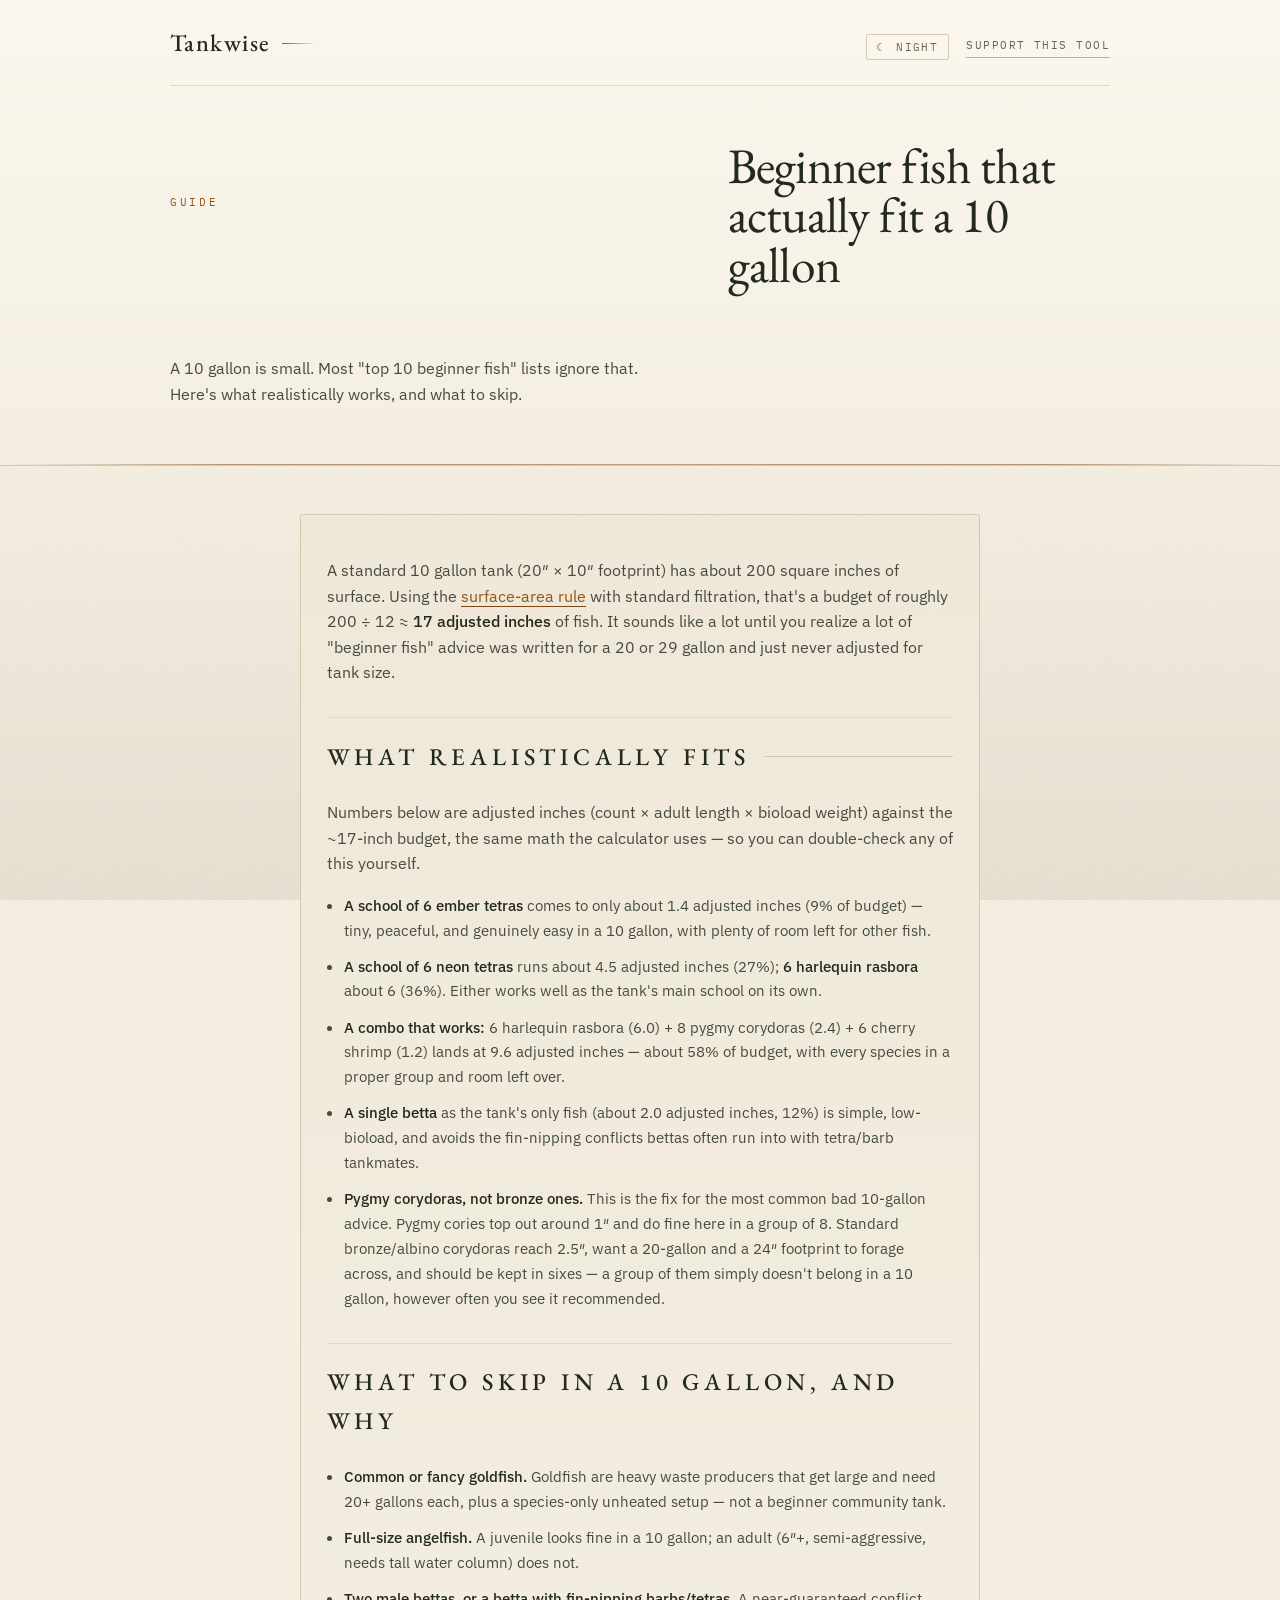
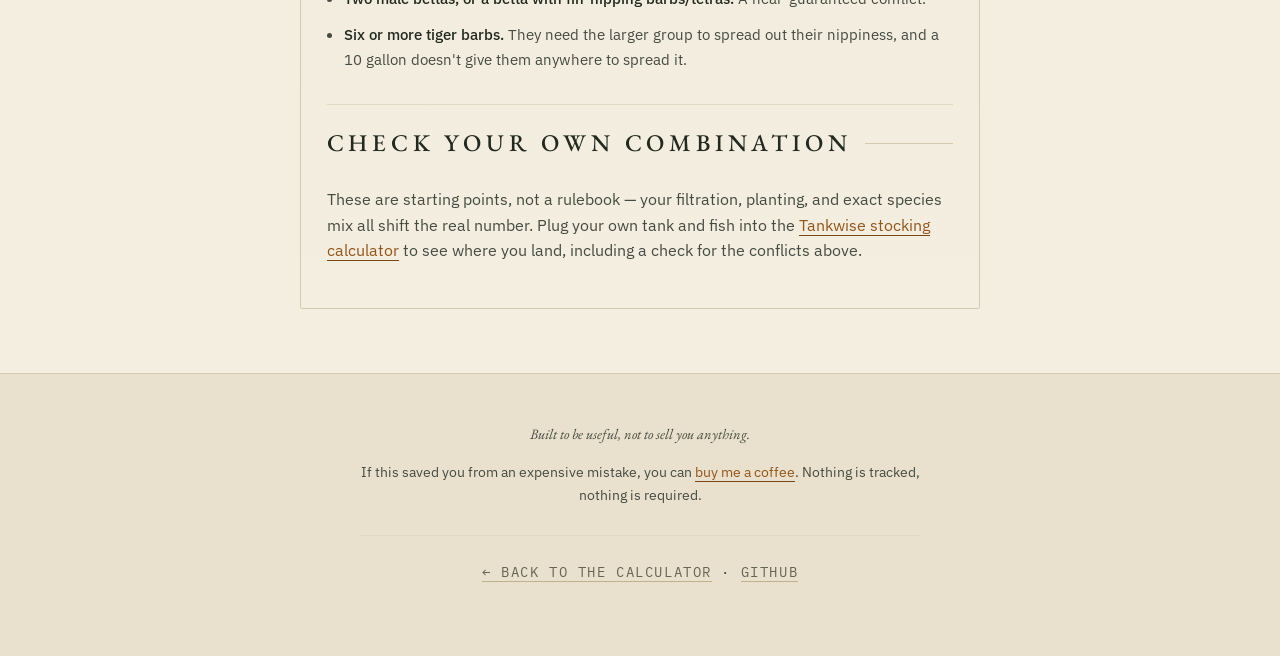
==== commit a279136e: "Lighten: daylight "aged plate paper" is now the default theme Keeps the specimen-register concept an" ====
--- a/guides/beginner-fish-for-a-10-gallon-tank.html
+++ b/guides/beginner-fish-for-a-10-gallon-tank.html
@@ -14,12 +14,12 @@
 <meta property="og:image" content="https://koberheim.github.io/og-image.png" />
 <meta name="twitter:card" content="summary_large_image" />
 
-<link rel="icon" href="data:image/svg+xml,%3Csvg xmlns='http://www.w3.org/2000/svg' viewBox='0 0 64 64'%3E%3Crect width='64' height='64' fill='%230a0f0e'/%3E%3Cpath d='M8 33c8-13 25-15 34-6-4 10-17 15-26 11-3 4-6 4-8 2 2-3 2-5 0-7z' fill='%23d9a05c'/%3E%3Ccircle cx='38' cy='27' r='2.2' fill='%230a0f0e'/%3E%3Cpath d='M42 27l12-7v14z' fill='%23a97733'/%3E%3C/svg%3E" />
+<link rel="icon" href="data:image/svg+xml,%3Csvg xmlns='http://www.w3.org/2000/svg' viewBox='0 0 64 64'%3E%3Crect width='64' height='64' rx='8' fill='%23f4eee1'/%3E%3Cpath d='M8 33c8-13 25-15 34-6-4 10-17 15-26 11-3 4-6 4-8 2 2-3 2-5 0-7z' fill='%23a2601f'/%3E%3Ccircle cx='38' cy='27' r='2.2' fill='%23f4eee1'/%3E%3Cpath d='M42 27l12-7v14z' fill='%237d4817'/%3E%3C/svg%3E" />
 
 <link rel="preconnect" href="https://fonts.googleapis.com" />
 <link rel="preconnect" href="https://fonts.gstatic.com" crossorigin />
 <link href="https://fonts.googleapis.com/css2?family=EB+Garamond:ital,wght@0,400;0,500;0,600;1,400;1,500&family=IBM+Plex+Mono:wght@400;500;600&family=IBM+Plex+Sans:wght@400;500;600&display=swap" rel="stylesheet" />
-<link rel="stylesheet" href="../style.css?v=4" />
+<link rel="stylesheet" href="../style.css?v=5" />
 
 <script type="application/ld+json">
 {
@@ -29,6 +29,11 @@
   "description": "A short, honest list of beginner-friendly freshwater fish that actually fit a 10 gallon tank.",
   "mainEntityOfPage": "https://koberheim.github.io/guides/beginner-fish-for-a-10-gallon-tank.html"
 }
+</script>
+<script>
+// Set the theme before first paint so there is no flash of the wrong palette.
+(function(){try{var t=localStorage.getItem("tankwise-theme");
+if(t==="dark")document.documentElement.setAttribute("data-theme","dark");}catch(e){}})();
 </script>
 </head>
 <body>
@@ -40,7 +45,10 @@
 <header class="hero">
   <nav class="topbar">
     <a class="brand" href="../index.html">Tankwise<span class="brand-rule"></span></a>
-    <a class="tip-link" href="../index.html#support">Support this tool</a>
+    <div class="topbar-actions">
+      <button type="button" id="theme-toggle" class="theme-toggle"></button>
+      <a class="tip-link" href="../index.html#support">Support this tool</a>
+    </div>
   </nav>
   <div class="hero-copy">
     <p class="eyebrow">Guide</p>
@@ -148,5 +156,6 @@
   </div>
 </footer>
 
+<script src="../theme.js?v=5"></script>
 </body>
 </html>
--- a/style.css
+++ b/style.css
@@ -1,42 +1,122 @@
 /* ===========================================================================
-   Tankwise — blackwater biotope / ichthyological monograph
+   Tankwise — an ichthyological specimen register, under two lights.
    ---------------------------------------------------------------------------
-   Palette is drawn from a tannin-stained blackwater aquarium: near-black
-   water with a warm amber cast, bone-white specimen labels, and a single
-   luminous amber accent. Typography is set like a scientific plate —
-   EB Garamond for the register, IBM Plex Mono for every measured quantity.
+   Typography is set like a scientific plate throughout: EB Garamond for the
+   register and its binomials, IBM Plex Mono for every measured quantity,
+   hairline rules and roman-numeral plate captions between sections.
    =========================================================================== */
 
+/* ---------------------------------------------------------------------------
+   Two lighting states, one system.
+
+   Default — "daylight": aged plate paper with sepia ink, the way a
+   19th-century ichthyological monograph was actually printed.
+   Optional — "blackwater": the same register seen in a darkened fishroom.
+
+   Variable names are lighting-neutral (--bg-*, --fg, --accent) so the whole
+   stylesheet is written once and only the values swap.
+   --------------------------------------------------------------------------- */
+
 :root {
+  /* paper, brightest → deepest */
+  --bg-0: #fbf7ee;
+  --bg-1: #f4eee1;
+  --bg-2: #efe8d8;
+  --bg-3: #e9e1cd;
+  --bg-4: #ded3b9;
+
+  --line: #d5cab0;
+  --line-soft: #e2d9c4;
+  --line-bright: #bfb090;
+
+  /* sepia — printer's ink, the daylight cousin of tannin */
+  --accent: #935518;
+  --accent-deep: #7d4817;
+  --accent-glow: rgba(147, 85, 24, 0.18);
+
+  --fg: #22291f;      /* headings */
+  --text: #454b41;    /* body */
+  --muted: #676454;
+
+  --good: #2f6f47;
+  --warn: #845914;
+  --bad: #a33d29;
+
+  /* atmosphere: warm light falling across the page */
+  --wash-1: rgba(147, 85, 24, 0.07);
+  --wash-2: rgba(47, 111, 71, 0.05);
+  --vignette: rgba(120, 100, 62, 0.10);
+  --grain: 0.05;
+  --card-bg: var(--bg-1);
+  --card-hover: var(--bg-0);
+  --footer-bg: var(--bg-3);
+  --sticky-bg: rgba(251, 247, 238, 0.94);
+
+  --sticky-shadow: 0 16px 40px -18px rgba(90, 72, 40, 0.45);
+  --mote: rgba(103, 100, 84, 0.32);
+  --note-wash: rgba(120, 100, 62, 0.05);
+  --bad-text: #8f3421;
+  --warn-text: #7a5314;
+  --alert-line: rgba(163, 61, 41, 0.35);
+  --alert-wash: rgba(163, 61, 41, 0.06);
+  --fill-idle-a: rgba(109, 106, 91, 0.22); --fill-idle-b: rgba(109, 106, 91, 0.10);
+  --fill-good-a: rgba(47, 111, 71, 0.34);  --fill-good-b: rgba(47, 111, 71, 0.14);
+  --fill-warn-a: rgba(132, 89, 20, 0.34);  --fill-warn-b: rgba(132, 89, 20, 0.14);
+  --fill-bad-a:  rgba(163, 61, 41, 0.32);  --fill-bad-b:  rgba(163, 61, 41, 0.13);
+  --active-a: rgba(147, 85, 24, 0.10);     --active-b: rgba(147, 85, 24, 0.05);
+
+  --font-display: "EB Garamond", "Iowan Old Style", Georgia, serif;
+  --font-body: "IBM Plex Sans", -apple-system, BlinkMacSystemFont, sans-serif;
+  --font-mono: "IBM Plex Mono", ui-monospace, "SF Mono", Menlo, monospace;
+
+  --rule: 1px solid var(--line);
+}
+
+:root[data-theme="dark"] {
   /* water column, shallow → deep */
-  --ink-0: #050908;
-  --ink-1: #0a0f0e;
-  --ink-2: #0f1615;
-  --ink-3: #141d1b;
-  --ink-4: #1a2422;
+  --bg-0: #050908;
+  --bg-1: #0a0f0e;
+  --bg-2: #0f1615;
+  --bg-3: #141d1b;
+  --bg-4: #1a2422;
 
   --line: #22302c;
   --line-soft: #1a2523;
   --line-bright: #33443f;
 
   /* tannin — the amber of blackwater */
-  --tannin: #d9a05c;
-  --tannin-deep: #a97733;
-  --tannin-glow: rgba(217, 160, 92, 0.16);
-
-  --bone: #ece4d2;
+  --accent: #d9a05c;
+  --accent-deep: #a97733;
+  --accent-glow: rgba(217, 160, 92, 0.16);
+
+  --fg: #ece4d2;
   --text: #b9b6a8;
-  --muted: #7d8079;
+  --muted: #8b8d84;
 
   --good: #63b98a;
   --warn: #d9a05c;
   --bad: #d9705a;
 
-  --font-display: "EB Garamond", "Iowan Old Style", Georgia, serif;
-  --font-body: "IBM Plex Sans", -apple-system, BlinkMacSystemFont, sans-serif;
-  --font-mono: "IBM Plex Mono", ui-monospace, "SF Mono", Menlo, monospace;
-
-  --rule: 1px solid var(--line);
+  --wash-1: rgba(217, 160, 92, 0.09);
+  --wash-2: rgba(99, 185, 138, 0.05);
+  --vignette: rgba(0, 0, 0, 0.45);
+  --grain: 0.045;
+  --card-bg: var(--bg-1);
+  --card-hover: var(--bg-2);
+  --footer-bg: var(--bg-0);
+  --sticky-shadow: 0 16px 40px -14px #000;
+  --mote: rgba(236, 228, 210, 0.5);
+  --note-wash: rgba(255, 255, 255, 0.022);
+  --bad-text: #edb0a1;
+  --warn-text: #ddbb8c;
+  --alert-line: rgba(217, 112, 90, 0.45);
+  --alert-wash: rgba(217, 112, 90, 0.07);
+  --fill-idle-a: rgba(125, 128, 121, 0.35); --fill-idle-b: rgba(125, 128, 121, 0.16);
+  --fill-good-a: rgba(99, 185, 138, 0.42);  --fill-good-b: rgba(99, 185, 138, 0.16);
+  --fill-warn-a: rgba(217, 160, 92, 0.45);  --fill-warn-b: rgba(217, 160, 92, 0.16);
+  --fill-bad-a:  rgba(217, 112, 90, 0.45);  --fill-bad-b:  rgba(217, 112, 90, 0.16);
+  --active-a: rgba(217, 160, 92, 0.09);     --active-b: rgba(217, 160, 92, 0.035);
+  --sticky-bg: rgba(10, 15, 14, 0.94);
 }
 
 * { box-sizing: border-box; }
@@ -44,7 +124,7 @@
 
 body {
   margin: 0;
-  background: var(--ink-1);
+  background: var(--bg-1);
   color: var(--text);
   font-family: var(--font-body);
   font-size: 16px;
@@ -61,9 +141,9 @@
   pointer-events: none;
   z-index: 0;
   background:
-    radial-gradient(120% 70% at 50% -20%, rgba(217, 160, 92, 0.09), transparent 60%),
-    radial-gradient(90% 50% at 15% 0%, rgba(99, 185, 138, 0.05), transparent 55%),
-    linear-gradient(180deg, transparent 55%, rgba(0, 0, 0, 0.45) 100%);
+    radial-gradient(120% 70% at 50% -20%, var(--wash-1), transparent 60%),
+    radial-gradient(90% 50% at 15% 0%, var(--wash-2), transparent 55%),
+    linear-gradient(180deg, transparent 55%, var(--vignette) 100%);
 }
 body::after {
   content: "";
@@ -71,7 +151,7 @@
   inset: 0;
   pointer-events: none;
   z-index: 0;
-  opacity: 0.045;
+  opacity: var(--grain);
   background-image: url("data:image/svg+xml,%3Csvg xmlns='http://www.w3.org/2000/svg' width='140' height='140'%3E%3Cfilter id='n'%3E%3CfeTurbulence type='fractalNoise' baseFrequency='0.85' numOctaves='3'/%3E%3C/filter%3E%3Crect width='140' height='140' filter='url(%23n)'/%3E%3C/svg%3E");
 }
 
@@ -80,7 +160,7 @@
 h1, h2, h3 {
   font-family: var(--font-display);
   font-weight: 500;
-  color: var(--bone);
+  color: var(--fg);
   margin: 0 0 0.5em;
   letter-spacing: 0.005em;
 }
@@ -99,7 +179,7 @@
   width: var(--s, 2px);
   height: var(--s, 2px);
   border-radius: 50%;
-  background: rgba(236, 228, 210, 0.5);
+  background: var(--mote);
   animation: drift var(--dur, 34s) linear infinite;
   animation-delay: var(--delay, 0s);
   opacity: 0;
@@ -127,7 +207,7 @@
   position: relative;
   z-index: 1;
   background:
-    linear-gradient(180deg, var(--ink-0) 0%, var(--ink-1) 100%);
+    linear-gradient(180deg, var(--bg-0) 0%, var(--bg-1) 100%);
   border-bottom: 1px solid var(--line);
   padding: 1.5rem 1.5rem 0;
   overflow: hidden;
@@ -140,7 +220,7 @@
   left: 0; right: 0; bottom: 0;
   height: 1px;
   background: linear-gradient(90deg,
-    transparent, var(--tannin-deep) 18%, var(--tannin) 50%, var(--tannin-deep) 82%, transparent);
+    transparent, var(--accent-deep) 18%, var(--accent) 50%, var(--accent-deep) 82%, transparent);
   opacity: 0.55;
 }
 
@@ -159,7 +239,7 @@
   font-family: var(--font-display);
   font-size: 1.5rem;
   font-weight: 500;
-  color: var(--bone);
+  color: var(--fg);
   letter-spacing: 0.06em;
   text-decoration: none;
   display: flex;
@@ -170,7 +250,7 @@
 .brand-rule {
   width: 34px;
   height: 1px;
-  background: linear-gradient(90deg, var(--tannin), transparent);
+  background: linear-gradient(90deg, var(--accent), transparent);
 }
 
 .tip-link {
@@ -184,7 +264,39 @@
   border-bottom: 1px solid var(--line-bright);
   transition: color 0.2s, border-color 0.2s;
 }
-.tip-link:hover { color: var(--tannin); border-color: var(--tannin); }
+.tip-link:hover { color: var(--accent); border-color: var(--accent); }
+
+.topbar-actions {
+  display: flex;
+  align-items: center;
+  gap: 1.1rem;
+}
+
+/* day / night — an aquarium light cycle */
+.theme-toggle {
+  font-family: var(--font-mono);
+  font-size: 0.66rem;
+  text-transform: uppercase;
+  letter-spacing: 0.13em;
+  color: var(--muted);
+  background: transparent;
+  border: 1px solid var(--line);
+  border-radius: 2px;
+  padding: 0.34rem 0.6rem;
+  cursor: pointer;
+  white-space: nowrap;
+  transition: color 0.2s, border-color 0.2s, background 0.2s;
+}
+.theme-toggle:hover {
+  color: var(--accent);
+  border-color: var(--accent-deep);
+  background: var(--active-b);
+}
+.theme-toggle:focus-visible {
+  outline: none;
+  border-color: var(--accent);
+  box-shadow: 0 0 0 3px var(--accent-glow);
+}
 
 .hero-copy {
   max-width: 940px;
@@ -202,12 +314,18 @@
   align-self: center;
   animation: plate-in 1.1s cubic-bezier(0.22, 1, 0.36, 1) both 0.15s;
 }
+.plate { color: var(--accent); }
+.plate svg g:not(.plate-rule) { stroke: currentColor; }
+.plate svg circle[fill] { fill: currentColor; }
+.plate svg .plate-rule { stroke: var(--line-bright); }
+.plate svg stop:first-child { stop-color: var(--accent); }
+.plate svg stop:last-child { stop-color: var(--accent); }
 .plate svg {
   width: 100%;
   height: auto;
   display: block;
   overflow: visible;
-  filter: drop-shadow(0 0 26px rgba(217, 160, 92, 0.13));
+  filter: drop-shadow(0 0 26px var(--accent-glow));
 }
 .plate figcaption {
   font-family: var(--font-mono);
@@ -238,7 +356,7 @@
   font-size: 0.7rem;
   text-transform: uppercase;
   letter-spacing: 0.24em;
-  color: var(--tannin);
+  color: var(--accent);
   margin: 0 0 1.6rem;
 }
 
@@ -252,7 +370,7 @@
 .hero h1 .accent {
   display: block;
   font-style: italic;
-  color: var(--tannin);
+  color: var(--accent);
 }
 
 .lede {
@@ -276,7 +394,7 @@
   letter-spacing: 0.13em;
   color: var(--muted);
 }
-.masthead-meta b { color: var(--bone); font-weight: 500; }
+.masthead-meta b { color: var(--fg); font-weight: 500; }
 
 .wave { display: none; }
 
@@ -292,7 +410,7 @@
 }
 
 .panel {
-  background: linear-gradient(180deg, var(--ink-2), var(--ink-1));
+  background: linear-gradient(180deg, var(--bg-2), var(--bg-1));
   border: var(--rule);
   border-radius: 2px;
   padding: 1.7rem 1.6rem 1.8rem;
@@ -311,7 +429,7 @@
   font-weight: 500;
   text-transform: uppercase;
   letter-spacing: 0.2em;
-  color: var(--bone);
+  color: var(--fg);
   margin: 0 0 1.5rem;
 }
 .panel > h2::after,
@@ -327,7 +445,7 @@
   font-size: 1.4rem;
   font-style: normal;
   letter-spacing: 0.08em;
-  color: var(--tannin);
+  color: var(--accent);
   text-transform: none;
   line-height: 1;
   flex-shrink: 0;
@@ -360,8 +478,8 @@
   padding: 0.6rem 0.7rem;
   border: 1px solid var(--line);
   border-radius: 2px;
-  background: var(--ink-0);
-  color: var(--bone);
+  background: var(--bg-0);
+  color: var(--fg);
   transition: border-color 0.18s;
 }
 .field select:hover,
@@ -369,8 +487,8 @@
 .field select:focus-visible,
 input:focus-visible {
   outline: none;
-  border-color: var(--tannin);
-  box-shadow: 0 0 0 3px var(--tannin-glow);
+  border-color: var(--accent);
+  box-shadow: 0 0 0 3px var(--accent-glow);
 }
 .field input:disabled { opacity: 0.45; }
 
@@ -388,7 +506,7 @@
 }
 .checkbox-field input {
   width: 15px; height: 15px;
-  accent-color: var(--tannin);
+  accent-color: var(--accent);
 }
 .hint { color: var(--muted); }
 
@@ -399,8 +517,8 @@
   padding-top: 1.1rem;
   border-top: 1px solid var(--line-soft);
 }
-.footnote a { color: var(--tannin); text-decoration: none; border-bottom: 1px solid var(--tannin-deep); }
-.footnote a:hover { color: var(--bone); }
+.footnote a { color: var(--accent); text-decoration: none; border-bottom: 1px solid var(--accent-deep); }
+.footnote a:hover { color: var(--fg); }
 
 /* ---------- graduated gauge (hydrometer scale) ---------- */
 .gauge-wrap { margin: 0 0 1.3rem; }
@@ -408,7 +526,7 @@
 .gauge {
   position: relative;
   height: 34px;
-  background: var(--ink-0);
+  background: var(--bg-0);
   border: 1px solid var(--line);
   border-radius: 2px;
   overflow: hidden;
@@ -418,24 +536,24 @@
   position: absolute;
   inset: 0 auto 0 0;
   width: 0%;
-  background: linear-gradient(180deg, rgba(125, 128, 121, 0.35), rgba(125, 128, 121, 0.16));
+  background: linear-gradient(180deg, var(--fill-idle-a), var(--fill-idle-b));
   border-right: 1px solid var(--muted);
   transition: width 0.45s cubic-bezier(0.22, 1, 0.36, 1), background 0.3s, border-color 0.3s;
 }
 .gauge-fill.is-good {
-  background: linear-gradient(180deg, rgba(99, 185, 138, 0.42), rgba(99, 185, 138, 0.15));
+  background: linear-gradient(180deg, var(--fill-good-a), var(--fill-good-b));
   border-right-color: var(--good);
-  box-shadow: 0 0 18px rgba(99, 185, 138, 0.25);
+  box-shadow: 0 0 18px var(--fill-good-b);
 }
 .gauge-fill.is-warn {
-  background: linear-gradient(180deg, rgba(217, 160, 92, 0.45), rgba(217, 160, 92, 0.16));
-  border-right-color: var(--tannin);
-  box-shadow: 0 0 18px var(--tannin-glow);
+  background: linear-gradient(180deg, var(--fill-warn-a), var(--fill-warn-b));
+  border-right-color: var(--warn);
+  box-shadow: 0 0 18px var(--fill-warn-b);
 }
 .gauge-fill.is-bad {
-  background: linear-gradient(180deg, rgba(217, 112, 90, 0.45), rgba(217, 112, 90, 0.16));
+  background: linear-gradient(180deg, var(--fill-bad-a), var(--fill-bad-b));
   border-right-color: var(--bad);
-  box-shadow: 0 0 18px rgba(217, 112, 90, 0.25);
+  box-shadow: 0 0 18px var(--fill-bad-b);
 }
 
 /* graduations every 5%, taller every 25% */
@@ -457,7 +575,7 @@
   position: absolute;
   top: 0; bottom: 0;
   width: 1px;
-  background: var(--bone);
+  background: var(--fg);
   opacity: 0.3;
 }
 
@@ -472,7 +590,7 @@
   margin-top: 0.55rem;
 }
 #gauge-pct {
-  color: var(--bone);
+  color: var(--fg);
   font-weight: 600;
   letter-spacing: 0.05em;
 }
@@ -483,7 +601,7 @@
   color: var(--text);
 }
 .status-line.good { color: var(--good); }
-.status-line.warn { color: var(--tannin); }
+.status-line.warn { color: var(--accent); }
 .status-line.bad  { color: var(--bad); }
 
 /* ---------- field notes (warnings) ---------- */
@@ -497,10 +615,10 @@
   line-height: 1.55;
   padding: 0.6rem 0 0.6rem 0.95rem;
   border-left: 2px solid;
-  background: linear-gradient(90deg, rgba(255,255,255,0.022), transparent 70%);
-}
-.warning-item.danger { border-color: var(--bad); color: #edb0a1; }
-.warning-item.caution { border-color: var(--tannin); color: #ddbb8c; }
+  background: linear-gradient(90deg, var(--note-wash), transparent 72%);
+}
+.warning-item.danger { border-color: var(--bad); color: var(--bad-text); }
+.warning-item.caution { border-color: var(--warn); color: var(--warn-text); }
 
 /* ---------- stocking register ---------- */
 .summary-head {
@@ -533,13 +651,13 @@
   border-radius: 2px;
   border: 1px solid var(--line-bright);
   background: transparent;
-  color: var(--tannin);
+  color: var(--accent);
   cursor: pointer;
   transition: background 0.18s, color 0.18s, border-color 0.18s;
 }
-.mini-btn:hover { background: var(--tannin); border-color: var(--tannin); color: var(--ink-0); }
+.mini-btn:hover { background: var(--accent); border-color: var(--accent); color: var(--bg-0); }
 .mini-btn.ghost { color: var(--muted); }
-.mini-btn.ghost:hover { background: var(--ink-4); color: var(--bone); border-color: var(--line-bright); }
+.mini-btn.ghost:hover { background: var(--bg-4); color: var(--fg); border-color: var(--line-bright); }
 
 .summary { margin-top: 0.9rem; }
 .summary-list {
@@ -552,7 +670,7 @@
   align-items: baseline;
   gap: 0.7rem;
   font-size: 0.92rem;
-  color: var(--bone);
+  color: var(--fg);
   padding: 0.5rem 0;
   border-bottom: 1px dotted var(--line);
 }
@@ -560,7 +678,7 @@
   font-family: var(--font-mono);
   font-size: 0.82rem;
   font-weight: 600;
-  color: var(--tannin);
+  color: var(--accent);
   min-width: 2.6ch;
 }
 .summary-list .rm {
@@ -625,11 +743,11 @@
   cursor: pointer;
   transition: color 0.18s, background 0.18s, border-color 0.18s;
 }
-.chip:hover { color: var(--bone); background: var(--ink-3); }
+.chip:hover { color: var(--fg); background: var(--bg-3); }
 .chip.on {
-  color: var(--tannin);
-  border-color: var(--tannin-deep);
-  background: rgba(217, 160, 92, 0.07);
+  color: var(--accent);
+  border-color: var(--accent-deep);
+  background: var(--active-b);
 }
 
 /* ---------- specimen cards ---------- */
@@ -642,17 +760,17 @@
 }
 
 .species-card {
-  background: var(--ink-1);
+  background: var(--card-bg);
   padding: 0.95rem 1rem 0.8rem;
   display: flex;
   flex-direction: column;
   gap: 0.42rem;
   transition: background 0.18s;
 }
-.species-card:hover { background: var(--ink-2); }
+.species-card:hover { background: var(--card-hover); }
 .species-card.active {
-  background: linear-gradient(180deg, rgba(217, 160, 92, 0.09), rgba(217, 160, 92, 0.03));
-  box-shadow: inset 2px 0 0 var(--tannin);
+  background: linear-gradient(180deg, var(--active-a), var(--active-b));
+  box-shadow: inset 2px 0 0 var(--accent);
 }
 
 .species-card .row1 {
@@ -665,13 +783,13 @@
   font-family: var(--font-display);
   font-size: 1.12rem;
   font-weight: 500;
-  color: var(--bone);
+  color: var(--fg);
   line-height: 1.18;
 }
 .species-card .meta {
   font-family: var(--font-mono);
   font-size: 0.72rem;
-  color: var(--tannin);
+  color: var(--accent);
   white-space: nowrap;
 }
 
@@ -721,9 +839,9 @@
   color: var(--muted);
 }
 .tag.alert {
-  border-color: rgba(217, 112, 90, 0.45);
-  color: #cf8f7d;
-  background: rgba(217, 112, 90, 0.07);
+  border-color: var(--alert-line);
+  color: var(--bad-text);
+  background: var(--alert-wash);
 }
 
 .stepper {
@@ -745,15 +863,15 @@
   transition: background 0.15s, color 0.15s, border-color 0.15s;
 }
 .stepper button:hover {
-  background: var(--tannin);
-  border-color: var(--tannin);
-  color: var(--ink-0);
+  background: var(--accent);
+  border-color: var(--accent);
+  color: var(--bg-0);
 }
 .stepper .count {
   font-family: var(--font-mono);
   font-size: 1rem;
   font-weight: 600;
-  color: var(--bone);
+  color: var(--fg);
   min-width: 2ch;
   text-align: center;
 }
@@ -763,11 +881,11 @@
 .method-panel p,
 .faq-item p { color: var(--text); font-size: 0.93rem; }
 .method-panel strong,
-.faq-item strong { color: var(--bone); font-weight: 500; }
+.faq-item strong { color: var(--fg); font-weight: 500; }
 .method-panel a,
-.faq-item a { color: var(--tannin); text-decoration: none; border-bottom: 1px solid var(--tannin-deep); }
+.faq-item a { color: var(--accent); text-decoration: none; border-bottom: 1px solid var(--accent-deep); }
 .method-panel a:hover,
-.faq-item a:hover { color: var(--bone); }
+.faq-item a:hover { color: var(--fg); }
 
 .faq-item {
   padding: 1.1rem 0;
@@ -799,9 +917,9 @@
 }
 article.panel ul { padding-left: 1.1rem; }
 article.panel li { margin-bottom: 0.7rem; font-size: 0.96rem; }
-article.panel a { color: var(--tannin); text-decoration: none; border-bottom: 1px solid var(--tannin-deep); }
-article.panel a:hover { color: var(--bone); }
-article.panel strong { color: var(--bone); font-weight: 500; }
+article.panel a { color: var(--accent); text-decoration: none; border-bottom: 1px solid var(--accent-deep); }
+article.panel a:hover { color: var(--fg); }
+article.panel strong { color: var(--fg); font-weight: 500; }
 
 /* ---------- sticky readout ---------- */
 .sticky-status {
@@ -817,9 +935,9 @@
   padding: 0.6rem 0.7rem 0.6rem 1rem;
   border: 1px solid var(--line-bright);
   border-radius: 2px;
-  background: rgba(10, 15, 14, 0.94);
+  background: var(--sticky-bg);
   backdrop-filter: blur(8px);
-  box-shadow: 0 16px 40px -14px #000;
+  box-shadow: var(--sticky-shadow);
   transition: transform 0.3s cubic-bezier(0.22, 1, 0.36, 1), opacity 0.2s;
   opacity: 0;
   pointer-events: none;
@@ -833,7 +951,7 @@
   color: var(--good);
   flex-shrink: 0;
 }
-.sticky-pct.warn { color: var(--tannin); }
+.sticky-pct.warn { color: var(--accent); }
 .sticky-pct.bad { color: var(--bad); }
 
 .sticky-text {
@@ -851,13 +969,13 @@
   text-transform: uppercase;
   letter-spacing: 0.11em;
   text-decoration: none;
-  color: var(--tannin);
-  border: 1px solid var(--tannin-deep);
+  color: var(--accent);
+  border: 1px solid var(--accent-deep);
   padding: 0.34rem 0.6rem;
   border-radius: 2px;
   transition: background 0.18s, color 0.18s;
 }
-.sticky-jump:hover { background: var(--tannin); color: var(--ink-0); }
+.sticky-jump:hover { background: var(--accent); color: var(--bg-0); }
 
 @media (prefers-reduced-motion: reduce) {
   .sticky-status { transition: opacity 0.2s; }
@@ -869,7 +987,7 @@
   position: relative;
   z-index: 1;
   border-top: 1px solid var(--line);
-  background: var(--ink-0);
+  background: var(--footer-bg);
   padding: 3rem 1.5rem 3.4rem;
   text-align: center;
 }
@@ -878,16 +996,16 @@
   font-family: var(--font-display);
   font-style: italic;
   font-size: 1.3rem;
-  color: var(--bone);
+  color: var(--fg);
   margin: 0 0 0.9rem;
 }
 .site-footer p { font-size: 0.9rem; color: var(--text); }
 .kofi-button {
-  color: var(--tannin);
+  color: var(--accent);
   text-decoration: none;
-  border-bottom: 1px solid var(--tannin-deep);
-}
-.kofi-button:hover { color: var(--bone); }
+  border-bottom: 1px solid var(--accent-deep);
+}
+.kofi-button:hover { color: var(--fg); }
 .footer-fine {
   font-family: var(--font-mono);
   font-size: 0.66rem;
@@ -900,7 +1018,7 @@
   border-top: 1px solid var(--line-soft);
 }
 .footer-fine a { color: var(--muted); text-decoration: none; border-bottom: 1px solid var(--line-bright); }
-.footer-fine a:hover { color: var(--tannin); }
+.footer-fine a:hover { color: var(--accent); }
 #build-info { color: var(--line-bright); }
 
 /* ---------- responsive ---------- */
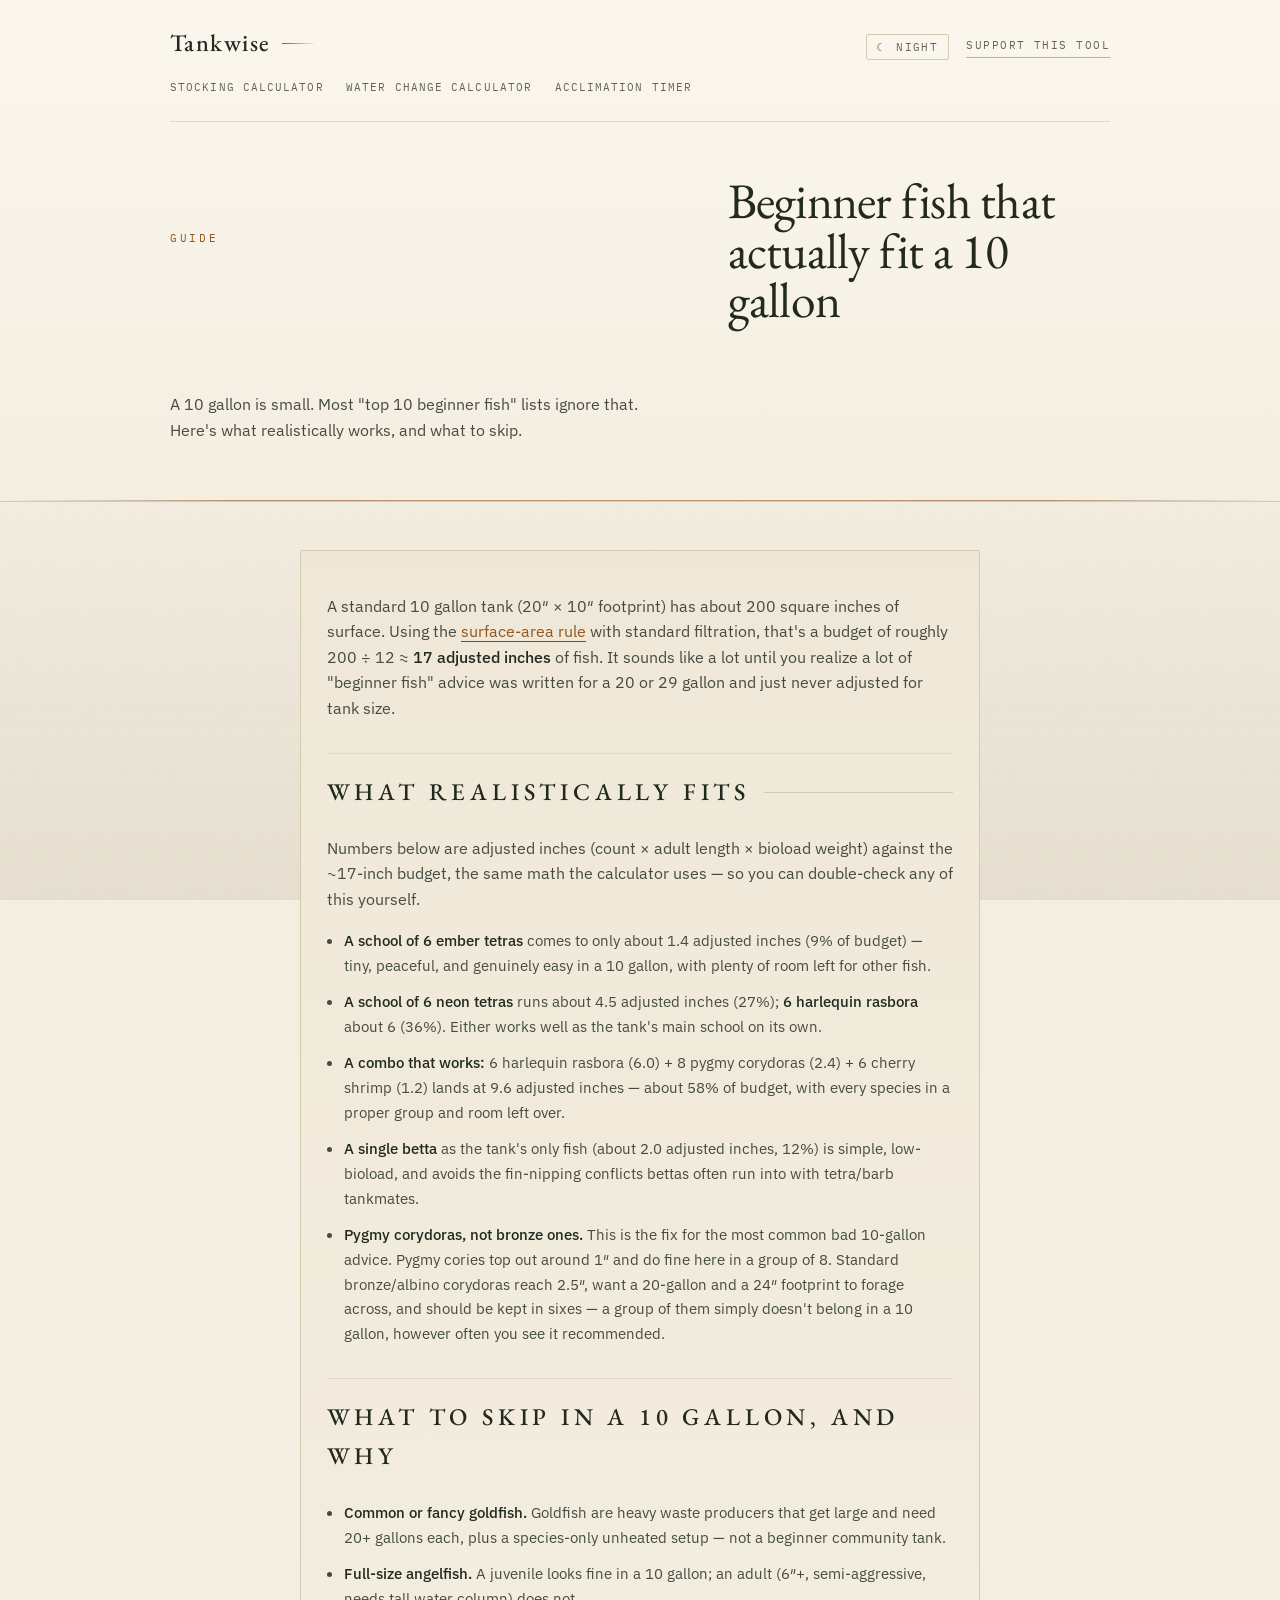
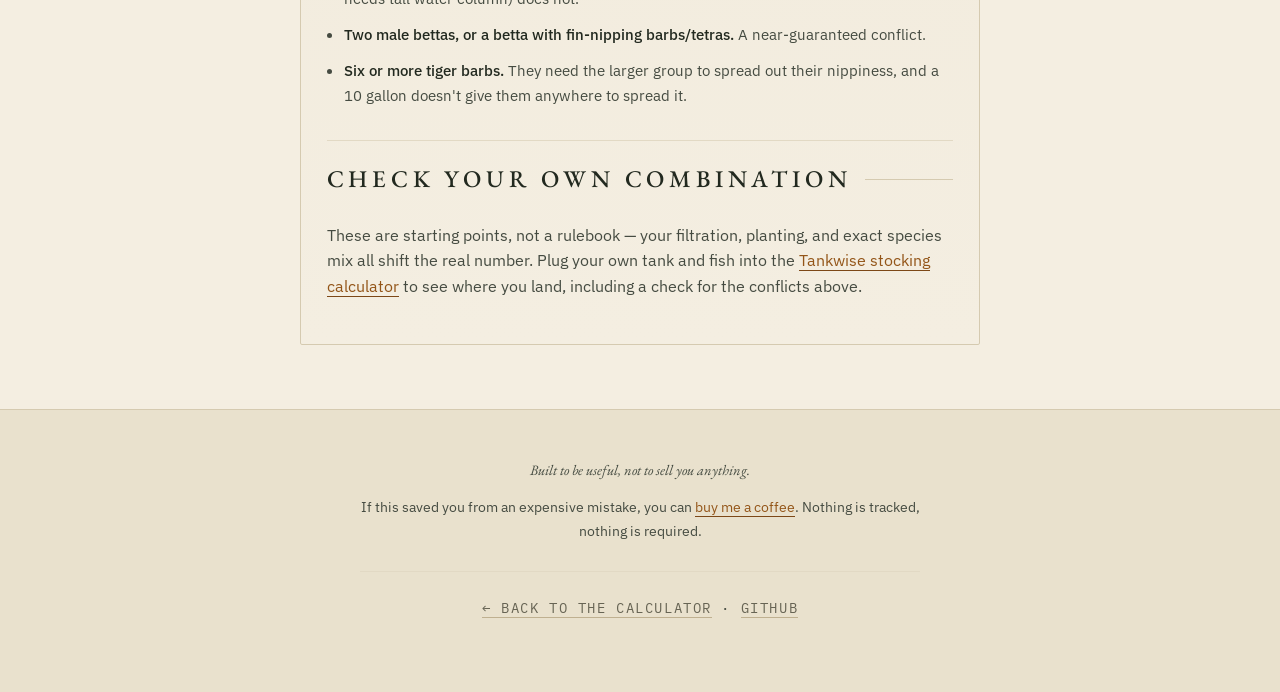
==== commit 766b3734: "Add two more tools: water change calculator, drip acclimation timer Researched aquarium-community to" ====
--- a/guides/beginner-fish-for-a-10-gallon-tank.html
+++ b/guides/beginner-fish-for-a-10-gallon-tank.html
@@ -19,7 +19,7 @@
 <link rel="preconnect" href="https://fonts.googleapis.com" />
 <link rel="preconnect" href="https://fonts.gstatic.com" crossorigin />
 <link href="https://fonts.googleapis.com/css2?family=EB+Garamond:ital,wght@0,400;0,500;0,600;1,400;1,500&family=IBM+Plex+Mono:wght@400;500;600&family=IBM+Plex+Sans:wght@400;500;600&display=swap" rel="stylesheet" />
-<link rel="stylesheet" href="../style.css?v=5" />
+<link rel="stylesheet" href="../style.css?v=6" />
 
 <script type="application/ld+json">
 {
@@ -49,6 +49,12 @@
       <button type="button" id="theme-toggle" class="theme-toggle"></button>
       <a class="tip-link" href="../index.html#support">Support this tool</a>
     </div>
+  </nav>
+
+  <nav class="tool-nav" aria-label="Tankwise tools">
+    <a href="../index.html">Stocking calculator</a>
+    <a href="../tools/water-change-calculator.html">Water change calculator</a>
+    <a href="../tools/drip-acclimation-timer.html">Acclimation timer</a>
   </nav>
   <div class="hero-copy">
     <p class="eyebrow">Guide</p>
@@ -156,6 +162,6 @@
   </div>
 </footer>
 
-<script src="../theme.js?v=5"></script>
+<script src="../theme.js?v=6"></script>
 </body>
 </html>
--- a/style.css
+++ b/style.css
@@ -231,8 +231,34 @@
   align-items: baseline;
   justify-content: space-between;
   gap: 1rem;
-  padding-bottom: 1.4rem;
+  padding-bottom: 1rem;
+}
+
+/* tool switcher — a plate-index for the whole site, not just this page */
+.tool-nav {
+  max-width: 940px;
+  margin: 0 auto;
+  display: flex;
+  flex-wrap: wrap;
+  gap: 0.3rem 1.4rem;
+  padding-bottom: 1.1rem;
   border-bottom: 1px solid var(--line-soft);
+}
+.tool-nav a {
+  font-family: var(--font-mono);
+  font-size: 0.68rem;
+  text-transform: uppercase;
+  letter-spacing: 0.1em;
+  text-decoration: none;
+  color: var(--muted);
+  padding-bottom: 0.3rem;
+  border-bottom: 2px solid transparent;
+  transition: color 0.18s, border-color 0.18s;
+}
+.tool-nav a:hover { color: var(--fg); }
+.tool-nav a.on {
+  color: var(--accent);
+  border-bottom-color: var(--accent);
 }
 
 .brand {
@@ -877,6 +903,126 @@
 }
 .species-card:not(.active) .stepper .count { color: var(--muted); }
 
+/* ---------- acclimation timer ---------- */
+.recommendation {
+  margin-top: 1rem;
+  padding: 0.8rem 0.95rem;
+  border-left: 2px solid var(--accent);
+  background: var(--note-wash);
+  font-size: 0.88rem;
+}
+.recommendation p { margin: 0; color: var(--text); }
+.recommendation strong { color: var(--fg); }
+
+.tap-btn {
+  width: 100%;
+  font-family: var(--font-display);
+  font-size: 1.3rem;
+  font-weight: 500;
+  color: var(--fg);
+  background: var(--bg-2);
+  border: 1px dashed var(--line-bright);
+  border-radius: 2px;
+  padding: 1.4rem;
+  cursor: pointer;
+  transition: background 0.1s, border-color 0.15s, transform 0.05s;
+  user-select: none;
+  -webkit-tap-highlight-color: transparent;
+}
+.tap-btn:hover { border-color: var(--accent); }
+.tap-btn:active { background: var(--active-b); transform: scale(0.99); }
+
+.tap-readout {
+  margin-top: 0.7rem;
+  font-family: var(--font-mono);
+  font-size: 0.82rem;
+  color: var(--muted);
+  text-align: center;
+}
+.tap-readout strong { color: var(--accent); }
+
+.timer-display {
+  display: flex;
+  flex-direction: column;
+  align-items: center;
+  text-align: center;
+  margin-top: 1.4rem;
+  padding-top: 1.4rem;
+  border-top: 1px solid var(--line-soft);
+}
+
+.timer-ring-wrap {
+  position: relative;
+  width: 200px;
+  height: 200px;
+}
+.timer-ring { width: 100%; height: 100%; transform: rotate(-90deg); }
+.timer-ring-track {
+  fill: none;
+  stroke: var(--line);
+  stroke-width: 5;
+}
+.timer-ring-progress {
+  fill: none;
+  stroke: var(--accent);
+  stroke-width: 5;
+  stroke-linecap: round;
+  transition: stroke-dashoffset 0.25s linear;
+}
+.timer-time {
+  position: absolute;
+  inset: 0;
+  display: flex;
+  align-items: center;
+  justify-content: center;
+  font-family: var(--font-mono);
+  font-size: 2rem;
+  font-weight: 600;
+  color: var(--fg);
+}
+
+.timer-controls {
+  display: flex;
+  gap: 0.6rem;
+  margin-top: 1.3rem;
+}
+.timer-btn {
+  padding: 0.55rem 1.3rem;
+  font-size: 0.7rem;
+}
+.timer-btn:disabled { opacity: 0.4; cursor: not-allowed; }
+
+.timer-display .status-line { margin-top: 1rem; }
+
+/* ---------- data table (schedules, dilution steps) ---------- */
+.table-wrap { overflow-x: auto; }
+.data-table {
+  width: 100%;
+  border-collapse: collapse;
+  font-family: var(--font-mono);
+  font-size: 0.85rem;
+}
+.data-table th {
+  text-align: left;
+  font-size: 0.66rem;
+  text-transform: uppercase;
+  letter-spacing: 0.1em;
+  color: var(--muted);
+  font-weight: 500;
+  padding: 0.5rem 0.8rem;
+  border-bottom: 1px solid var(--line-bright);
+}
+.data-table td {
+  padding: 0.45rem 0.8rem;
+  border-bottom: 1px dotted var(--line);
+  color: var(--text);
+}
+.data-table tr.hit td {
+  color: var(--good);
+  font-weight: 600;
+}
+.data-table tr:last-child td { border-bottom: none; }
+
 /* ---------- prose ---------- */
 .method-panel p,
 .faq-item p { color: var(--text); font-size: 0.93rem; }
